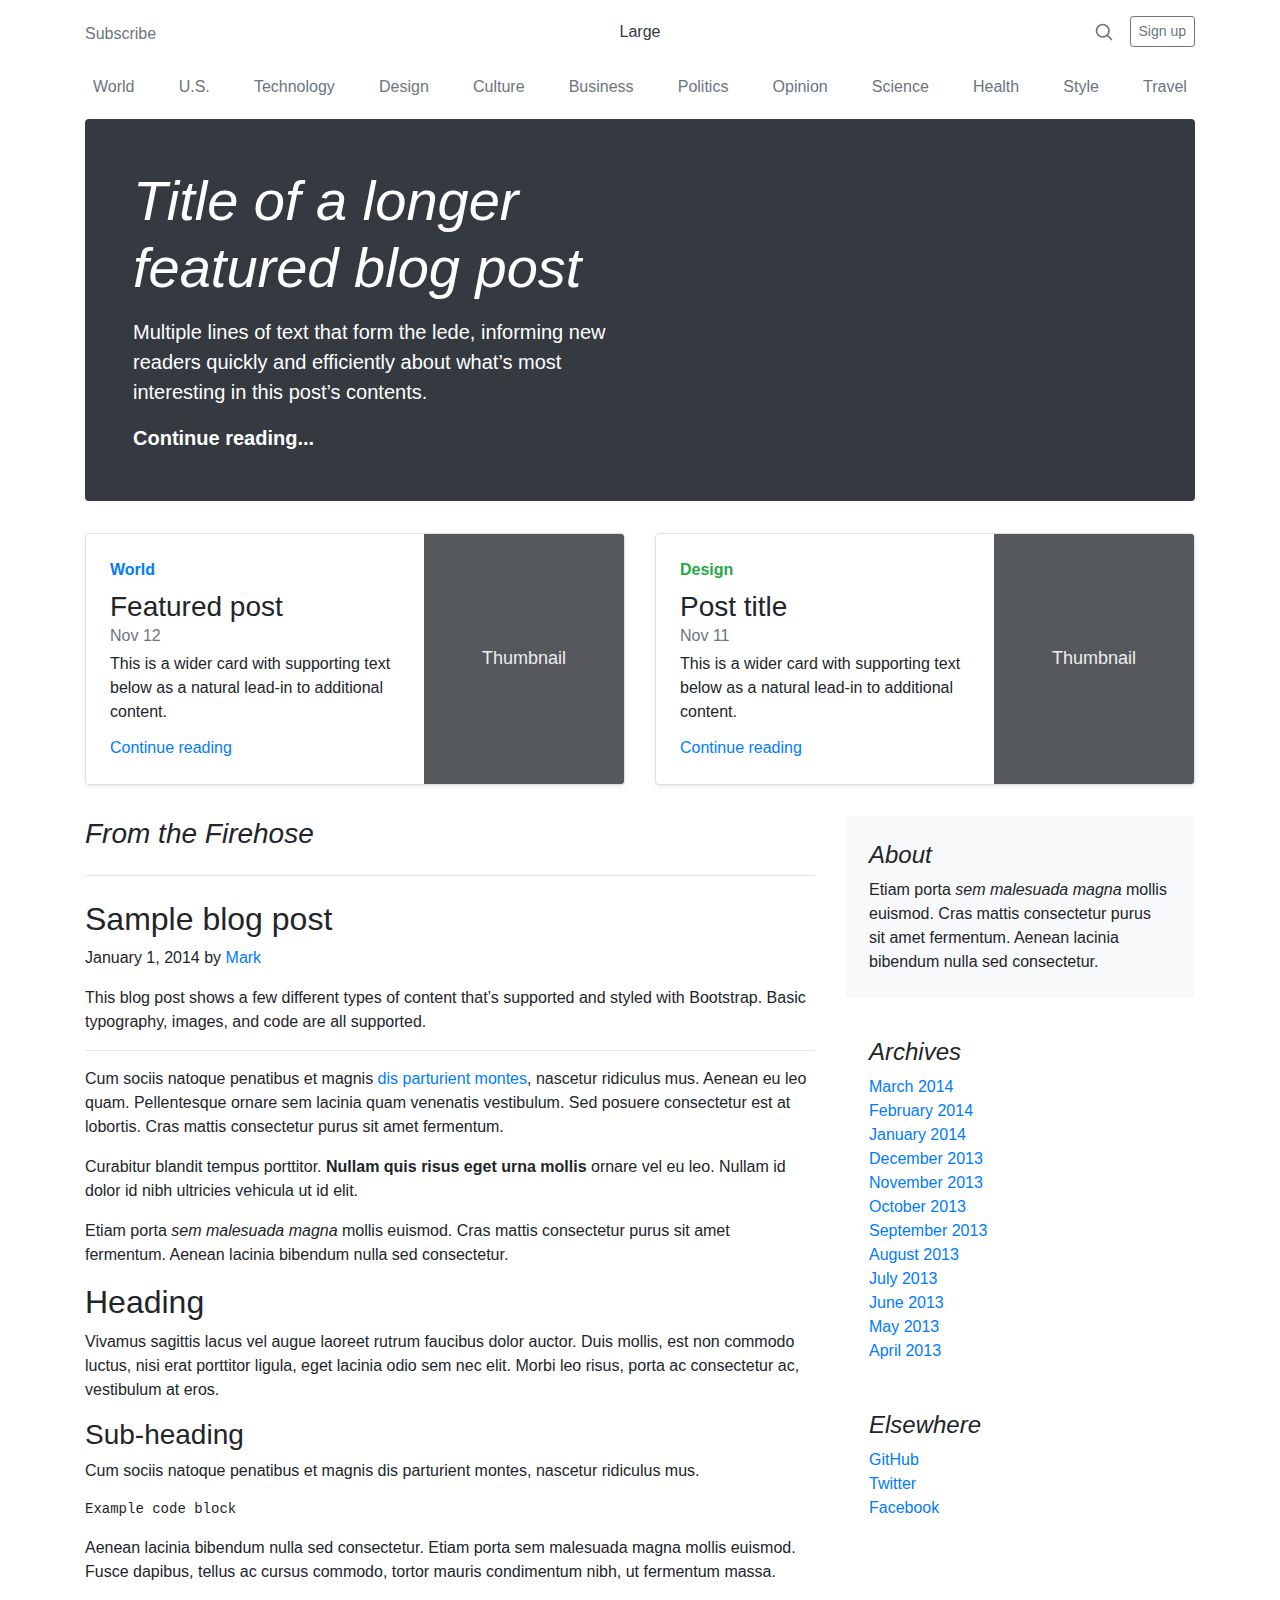
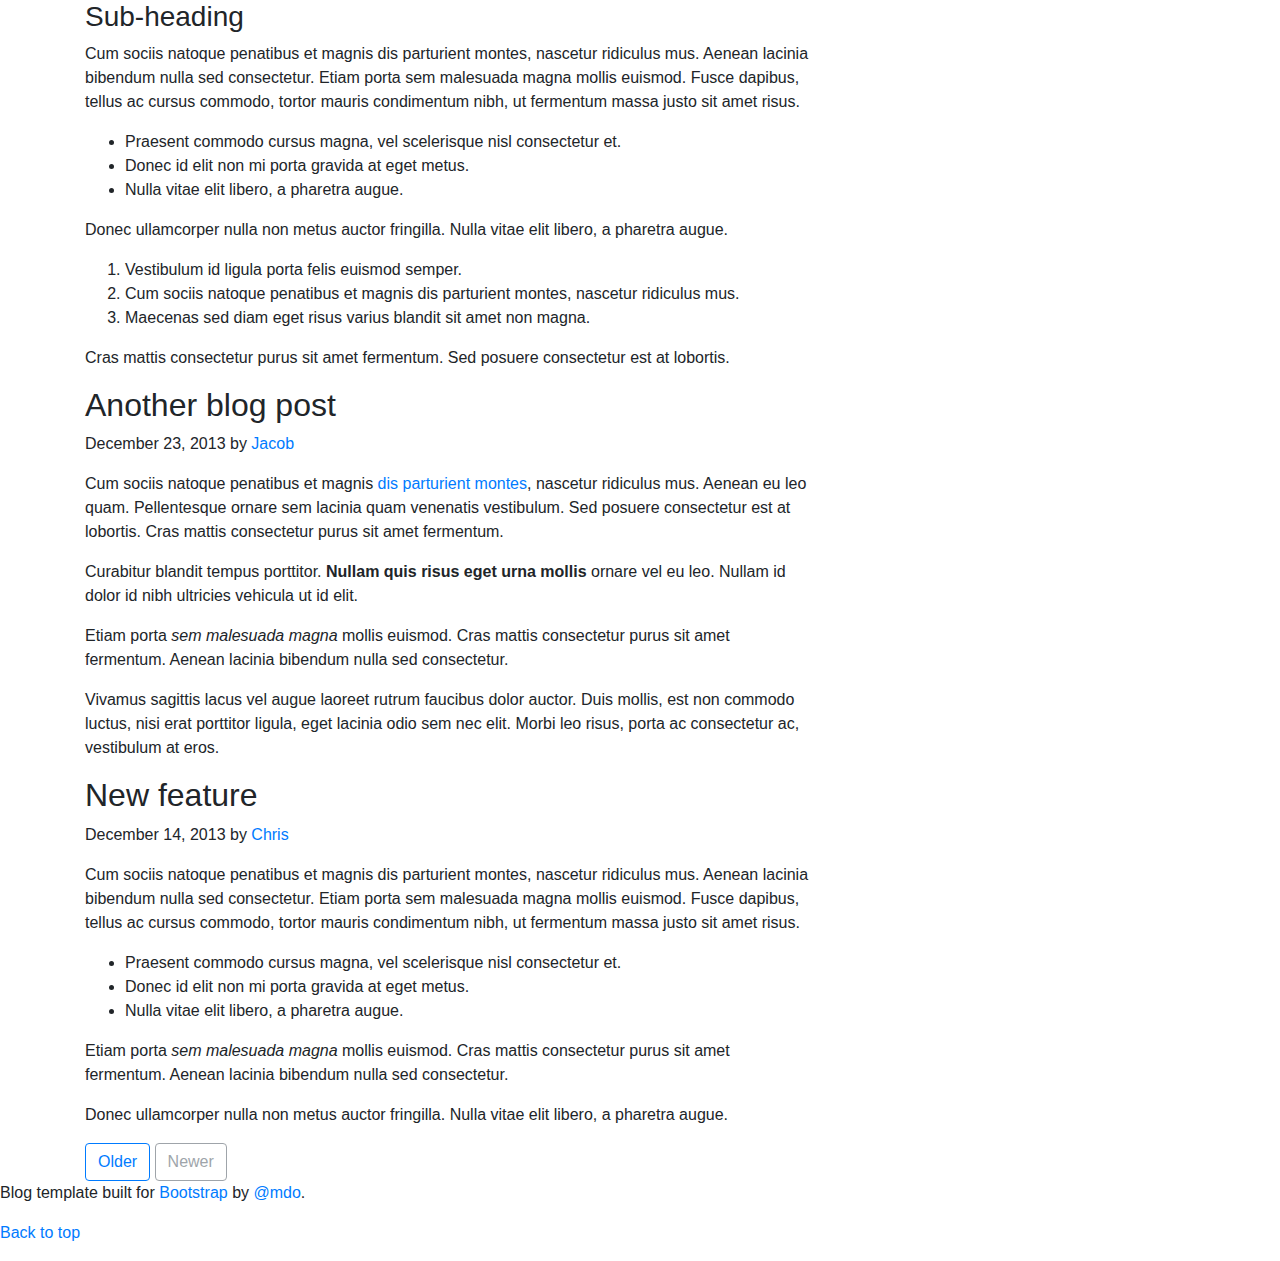
==== index.html @ dd6b14df "update" ====
<!DOCTYPE html>
<html lang="en">
  <!--
        "Selectors"
        Selectors helps targeting elements in the DOM.
        They are useful bot on CSS & JS.
        Here you'll find a lot of exercises about it.

        IMPORTANT: you can't ADD classes or IDs to help you out! 

        To test them out, just add a "color" or "border" or "background-color" to the rule

        10 CSS Exercises
        10 JS Exercises
    -->

  <head>
    <style>
      /*
            EX1) Write a selector to target the h1 in jumbotron
            EX2) Write a selector to target every children of the navbar
            EX3) Write a selector to target the "continue reading..." inside the jumbotron
            EX4) Write a selector to target the first blogpost
            EX5) Write a selector to target the "even" links in the navbar
            EX6) Write a selector to target the last blog post
            EX7) Write a selector to target all the li into the first ordered-list in the sidebar ( Archives )
            EX8) Write a selector to target the second post author
            EX9) Write a selector to target the "back to top" link     #### EXTRA Try doing it without targeting the footer element directly
            EX10) Write a selector to target the footer
        */
    </style>
    <meta charset="utf-8" />
    <meta
      name="viewport"
      content="width=device-width, initial-scale=1, shrink-to-fit=no"
    />
    <meta name="description" content="" />
    <meta
      name="author"
      content="Mark Otto, Jacob Thornton, and Bootstrap contributors"
    />
    <meta name="generator" content="Jekyll v3.8.5" />
    <title>Blog Template · Bootstrap</title>

    <link
      rel="canonical"
      href="https://getbootstrap.com/docs/4.3/examples/blog/"
    />

    <!-- Bootstrap core CSS -->
    <link
      rel="stylesheet"
      href="https://stackpath.bootstrapcdn.com/bootstrap/4.3.1/css/bootstrap.min.css"
      integrity="sha384-ggOyR0iXCbMQv3Xipma34MD+dH/1fQ784/j6cY/iJTQUOhcWr7x9JvoRxT2MZw1T"
      crossorigin="anonymous"
    />

    <style>
      .bd-placeholder-img {
        font-size: 1.125rem;
        text-anchor: middle;
        -webkit-user-select: none;
        -moz-user-select: none;
        -ms-user-select: none;
        user-select: none;
      }

      @media (min-width: 768px) {
        .bd-placeholder-img-lg {
          font-size: 3.5rem;
        }
      }
    </style>
    <link
      href="https://fonts.googleapis.com/css?family=Playfair+Display:700,900"
      rel="stylesheet"
    />
  </head>

  <body>
    <div class="container">
      <header class="blog-header py-3">
        <div class="row flex-nowrap justify-content-between align-items-center">
          <div class="col-4 pt-1">
            <a class="text-muted" href="#">Subscribe</a>
          </div>
          <div class="col-4 text-center">
            <a class="blog-header-logo text-dark" href="#">Large</a>
          </div>
          <div class="col-4 d-flex justify-content-end align-items-center">
            <a class="text-muted" href="#">
              <svg
                xmlns="http://www.w3.org/2000/svg"
                width="20"
                height="20"
                fill="none"
                stroke="currentColor"
                stroke-linecap="round"
                stroke-linejoin="round"
                stroke-width="2"
                class="mx-3"
                role="img"
                viewBox="0 0 24 24"
                focusable="false"
              >
                <title>Search</title>
                <circle cx="10.5" cy="10.5" r="7.5" />
                <path d="M21 21l-5.2-5.2" />
              </svg>
            </a>
            <a class="btn btn-sm btn-outline-secondary" href="#">Sign up</a>
          </div>
        </div>
      </header>

      <div class="nav-scroller py-1 mb-2">
        <nav class="nav d-flex justify-content-between">
          <a class="p-2 text-muted" href="#">World</a>
          <a class="p-2 text-muted" href="#">U.S.</a>
          <a class="p-2 text-muted" href="#">Technology</a>
          <a class="p-2 text-muted" href="#">Design</a>
          <a class="p-2 text-muted" href="#">Culture</a>
          <a class="p-2 text-muted" href="#">Business</a>
          <a class="p-2 text-muted" href="#">Politics</a>
          <a class="p-2 text-muted" href="#">Opinion</a>
          <a class="p-2 text-muted" href="#">Science</a>
          <a class="p-2 text-muted" href="#">Health</a>
          <a class="p-2 text-muted" href="#">Style</a>
          <a class="p-2 text-muted" href="#">Travel</a>
        </nav>
      </div>

      <div class="jumbotron p-4 p-md-5 text-white rounded bg-dark">
        <div class="col-md-6 px-0">
          <h1 class="display-4 font-italic">
            Title of a longer featured blog post
          </h1>
          <p class="lead my-3">
            Multiple lines of text that form the lede, informing new readers
            quickly and efficiently about what’s most interesting in this post’s
            contents.
          </p>
          <p class="lead mb-0">
            <a href="#" class="text-white font-weight-bold"
              >Continue reading...</a
            >
          </p>
        </div>
      </div>

      <div class="row mb-2">
        <div class="col-md-6">
          <div
            class="row no-gutters border rounded overflow-hidden flex-md-row mb-4 shadow-sm h-md-250 position-relative"
          >
            <div class="col p-4 d-flex flex-column position-static">
              <strong class="d-inline-block mb-2 text-primary">World</strong>
              <h3 class="mb-0">Featured post</h3>
              <div class="mb-1 text-muted">Nov 12</div>
              <p class="card-text mb-auto">
                This is a wider card with supporting text below as a natural
                lead-in to additional content.
              </p>
              <a href="#" class="stretched-link">Continue reading</a>
            </div>
            <div class="col-auto d-none d-lg-block">
              <svg
                class="bd-placeholder-img"
                width="200"
                height="250"
                xmlns="http://www.w3.org/2000/svg"
                preserveAspectRatio="xMidYMid slice"
                focusable="false"
                role="img"
                aria-label="Placeholder: Thumbnail"
              >
                <title>Placeholder</title>
                <rect width="100%" height="100%" fill="#55595c" />
                <text x="50%" y="50%" fill="#eceeef" dy=".3em">Thumbnail</text>
              </svg>
            </div>
          </div>
        </div>
        <div class="col-md-6">
          <div
            class="row no-gutters border rounded overflow-hidden flex-md-row mb-4 shadow-sm h-md-250 position-relative"
          >
            <div class="col p-4 d-flex flex-column position-static">
              <strong class="d-inline-block mb-2 text-success">Design</strong>
              <h3 class="mb-0">Post title</h3>
              <div class="mb-1 text-muted">Nov 11</div>
              <p class="mb-auto">
                This is a wider card with supporting text below as a natural
                lead-in to additional content.
              </p>
              <a href="#" class="stretched-link">Continue reading</a>
            </div>
            <div class="col-auto d-none d-lg-block">
              <svg
                class="bd-placeholder-img"
                width="200"
                height="250"
                xmlns="http://www.w3.org/2000/svg"
                preserveAspectRatio="xMidYMid slice"
                focusable="false"
                role="img"
                aria-label="Placeholder: Thumbnail"
              >
                <title>Placeholder</title>
                <rect width="100%" height="100%" fill="#55595c" />
                <text x="50%" y="50%" fill="#eceeef" dy=".3em">Thumbnail</text>
              </svg>
            </div>
          </div>
        </div>
      </div>
    </div>

    <main role="main" class="container">
      <div class="row">
        <div class="col-md-8 blog-main">
          <h3 class="pb-4 mb-4 font-italic border-bottom">From the Firehose</h3>

          <div class="blog-post">
            <h2 class="blog-post-title">Sample blog post</h2>
            <p class="blog-post-meta">
              January 1, 2014 by <a href="#">Mark</a>
            </p>

            <p>
              This blog post shows a few different types of content that’s
              supported and styled with Bootstrap. Basic typography, images, and
              code are all supported.
            </p>
            <hr />
            <p>
              Cum sociis natoque penatibus et magnis
              <a href="#">dis parturient montes</a>, nascetur ridiculus mus.
              Aenean eu leo quam. Pellentesque ornare sem lacinia quam venenatis
              vestibulum. Sed posuere consectetur est at lobortis. Cras mattis
              consectetur purus sit amet fermentum.
            </p>
            <blockquote>
              <p>
                Curabitur blandit tempus porttitor.
                <strong>Nullam quis risus eget urna mollis</strong> ornare vel
                eu leo. Nullam id dolor id nibh ultricies vehicula ut id elit.
              </p>
            </blockquote>
            <p>
              Etiam porta <em>sem malesuada magna</em> mollis euismod. Cras
              mattis consectetur purus sit amet fermentum. Aenean lacinia
              bibendum nulla sed consectetur.
            </p>
            <h2>Heading</h2>
            <p>
              Vivamus sagittis lacus vel augue laoreet rutrum faucibus dolor
              auctor. Duis mollis, est non commodo luctus, nisi erat porttitor
              ligula, eget lacinia odio sem nec elit. Morbi leo risus, porta ac
              consectetur ac, vestibulum at eros.
            </p>
            <h3>Sub-heading</h3>
            <p>
              Cum sociis natoque penatibus et magnis dis parturient montes,
              nascetur ridiculus mus.
            </p>
            <pre><code>Example code block</code></pre>
            <p>
              Aenean lacinia bibendum nulla sed consectetur. Etiam porta sem
              malesuada magna mollis euismod. Fusce dapibus, tellus ac cursus
              commodo, tortor mauris condimentum nibh, ut fermentum massa.
            </p>
            <h3>Sub-heading</h3>
            <p>
              Cum sociis natoque penatibus et magnis dis parturient montes,
              nascetur ridiculus mus. Aenean lacinia bibendum nulla sed
              consectetur. Etiam porta sem malesuada magna mollis euismod. Fusce
              dapibus, tellus ac cursus commodo, tortor mauris condimentum nibh,
              ut fermentum massa justo sit amet risus.
            </p>
            <ul>
              <li>
                Praesent commodo cursus magna, vel scelerisque nisl consectetur
                et.
              </li>
              <li>Donec id elit non mi porta gravida at eget metus.</li>
              <li>Nulla vitae elit libero, a pharetra augue.</li>
            </ul>
            <p>
              Donec ullamcorper nulla non metus auctor fringilla. Nulla vitae
              elit libero, a pharetra augue.
            </p>
            <ol>
              <li>Vestibulum id ligula porta felis euismod semper.</li>
              <li>
                Cum sociis natoque penatibus et magnis dis parturient montes,
                nascetur ridiculus mus.
              </li>
              <li>
                Maecenas sed diam eget risus varius blandit sit amet non magna.
              </li>
            </ol>
            <p>
              Cras mattis consectetur purus sit amet fermentum. Sed posuere
              consectetur est at lobortis.
            </p>
          </div>
          <!-- /.blog-post -->

          <div class="blog-post">
            <h2 class="blog-post-title">Another blog post</h2>
            <p class="blog-post-meta">
              December 23, 2013 by <a href="#">Jacob</a>
            </p>

            <p>
              Cum sociis natoque penatibus et magnis
              <a href="#">dis parturient montes</a>, nascetur ridiculus mus.
              Aenean eu leo quam. Pellentesque ornare sem lacinia quam venenatis
              vestibulum. Sed posuere consectetur est at lobortis. Cras mattis
              consectetur purus sit amet fermentum.
            </p>
            <blockquote>
              <p>
                Curabitur blandit tempus porttitor.
                <strong>Nullam quis risus eget urna mollis</strong> ornare vel
                eu leo. Nullam id dolor id nibh ultricies vehicula ut id elit.
              </p>
            </blockquote>
            <p>
              Etiam porta <em>sem malesuada magna</em> mollis euismod. Cras
              mattis consectetur purus sit amet fermentum. Aenean lacinia
              bibendum nulla sed consectetur.
            </p>
            <p>
              Vivamus sagittis lacus vel augue laoreet rutrum faucibus dolor
              auctor. Duis mollis, est non commodo luctus, nisi erat porttitor
              ligula, eget lacinia odio sem nec elit. Morbi leo risus, porta ac
              consectetur ac, vestibulum at eros.
            </p>
          </div>
          <!-- /.blog-post -->

          <div class="blog-post">
            <h2 class="blog-post-title">New feature</h2>
            <p class="blog-post-meta">
              December 14, 2013 by <a href="#">Chris</a>
            </p>

            <p>
              Cum sociis natoque penatibus et magnis dis parturient montes,
              nascetur ridiculus mus. Aenean lacinia bibendum nulla sed
              consectetur. Etiam porta sem malesuada magna mollis euismod. Fusce
              dapibus, tellus ac cursus commodo, tortor mauris condimentum nibh,
              ut fermentum massa justo sit amet risus.
            </p>
            <ul>
              <li>
                Praesent commodo cursus magna, vel scelerisque nisl consectetur
                et.
              </li>
              <li>Donec id elit non mi porta gravida at eget metus.</li>
              <li>Nulla vitae elit libero, a pharetra augue.</li>
            </ul>
            <p>
              Etiam porta <em>sem malesuada magna</em> mollis euismod. Cras
              mattis consectetur purus sit amet fermentum. Aenean lacinia
              bibendum nulla sed consectetur.
            </p>
            <p>
              Donec ullamcorper nulla non metus auctor fringilla. Nulla vitae
              elit libero, a pharetra augue.
            </p>
          </div>
          <!-- /.blog-post -->

          <nav class="blog-pagination">
            <a class="btn btn-outline-primary" href="#">Older</a>
            <a
              class="btn btn-outline-secondary disabled"
              href="#"
              tabindex="-1"
              aria-disabled="true"
              >Newer</a
            >
          </nav>
        </div>
        <!-- /.blog-main -->

        <aside class="col-md-4 blog-sidebar">
          <div class="p-4 mb-3 bg-light rounded">
            <h4 class="font-italic">About</h4>
            <p class="mb-0">
              Etiam porta <em>sem malesuada magna</em> mollis euismod. Cras
              mattis consectetur purus sit amet fermentum. Aenean lacinia
              bibendum nulla sed consectetur.
            </p>
          </div>

          <div class="p-4">
            <h4 class="font-italic">Archives</h4>
            <ol class="list-unstyled mb-0">
              <li><a href="#">March 2014</a></li>
              <li><a href="#">February 2014</a></li>
              <li><a href="#">January 2014</a></li>
              <li><a href="#">December 2013</a></li>
              <li><a href="#">November 2013</a></li>
              <li><a href="#">October 2013</a></li>
              <li><a href="#">September 2013</a></li>
              <li><a href="#">August 2013</a></li>
              <li><a href="#">July 2013</a></li>
              <li><a href="#">June 2013</a></li>
              <li><a href="#">May 2013</a></li>
              <li><a href="#">April 2013</a></li>
            </ol>
          </div>

          <div class="p-4">
            <h4 class="font-italic">Elsewhere</h4>
            <ol class="list-unstyled">
              <li><a href="#">GitHub</a></li>
              <li><a href="#">Twitter</a></li>
              <li><a href="#">Facebook</a></li>
            </ol>
          </div>
        </aside>
        <!-- /.blog-sidebar -->
      </div>
      <!-- /.row -->
    </main>
    <!-- /.container -->

    <footer class="blog-footer">
      <p>
        Blog template built for
        <a href="https://getbootstrap.com/">Bootstrap</a> by
        <a href="https://twitter.com/mdo">@mdo</a>.
      </p>
      <p>
        <a href="#">Back to top</a>
      </p>
    </footer>

    <script>
      /*
        JS Exercises
        EX11) Write a function to add a new link into the navbar
        EX12) Write a function to change the color of the main title
        EX13) Write a function to change the background of the jumbotron
        EX14) Write a function to remove all the links under "Elsewhere"
        EX15) Write a function to change the column size for heading in jumbotron
        EX16) Write a function to remove the "Search" magnifying glass icon
        EX17) Write a function to trim just the first 50 characters in the first paragraph for each blog post
        EX18) Write a function and attach it to the "Newer" button, to add new Blog Post (just div and title)
        EX19) Write a function and attach it to the "Older" button, to remove the last Blog Post
        EX20) Write an alert with the name of the author every time the user hover with the mouse over an author name
    */
    </script>
  </body>
</html>
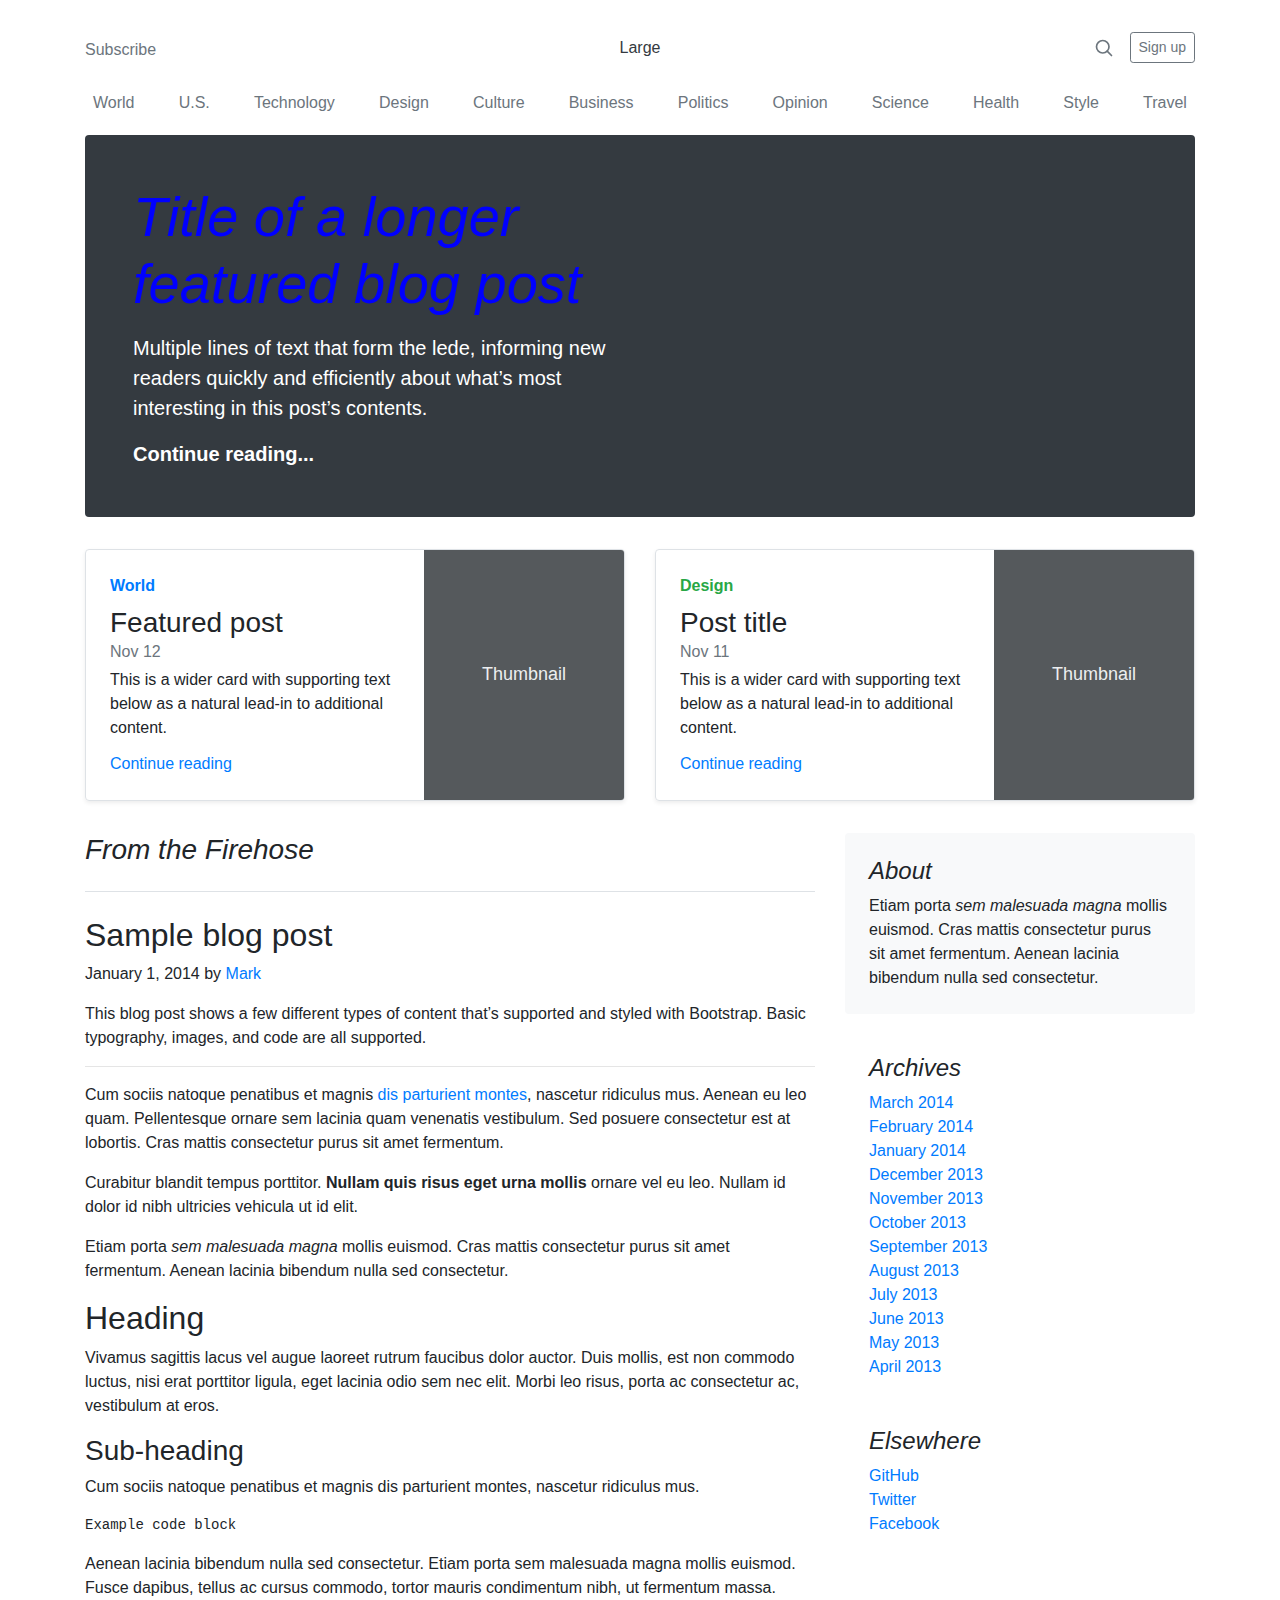
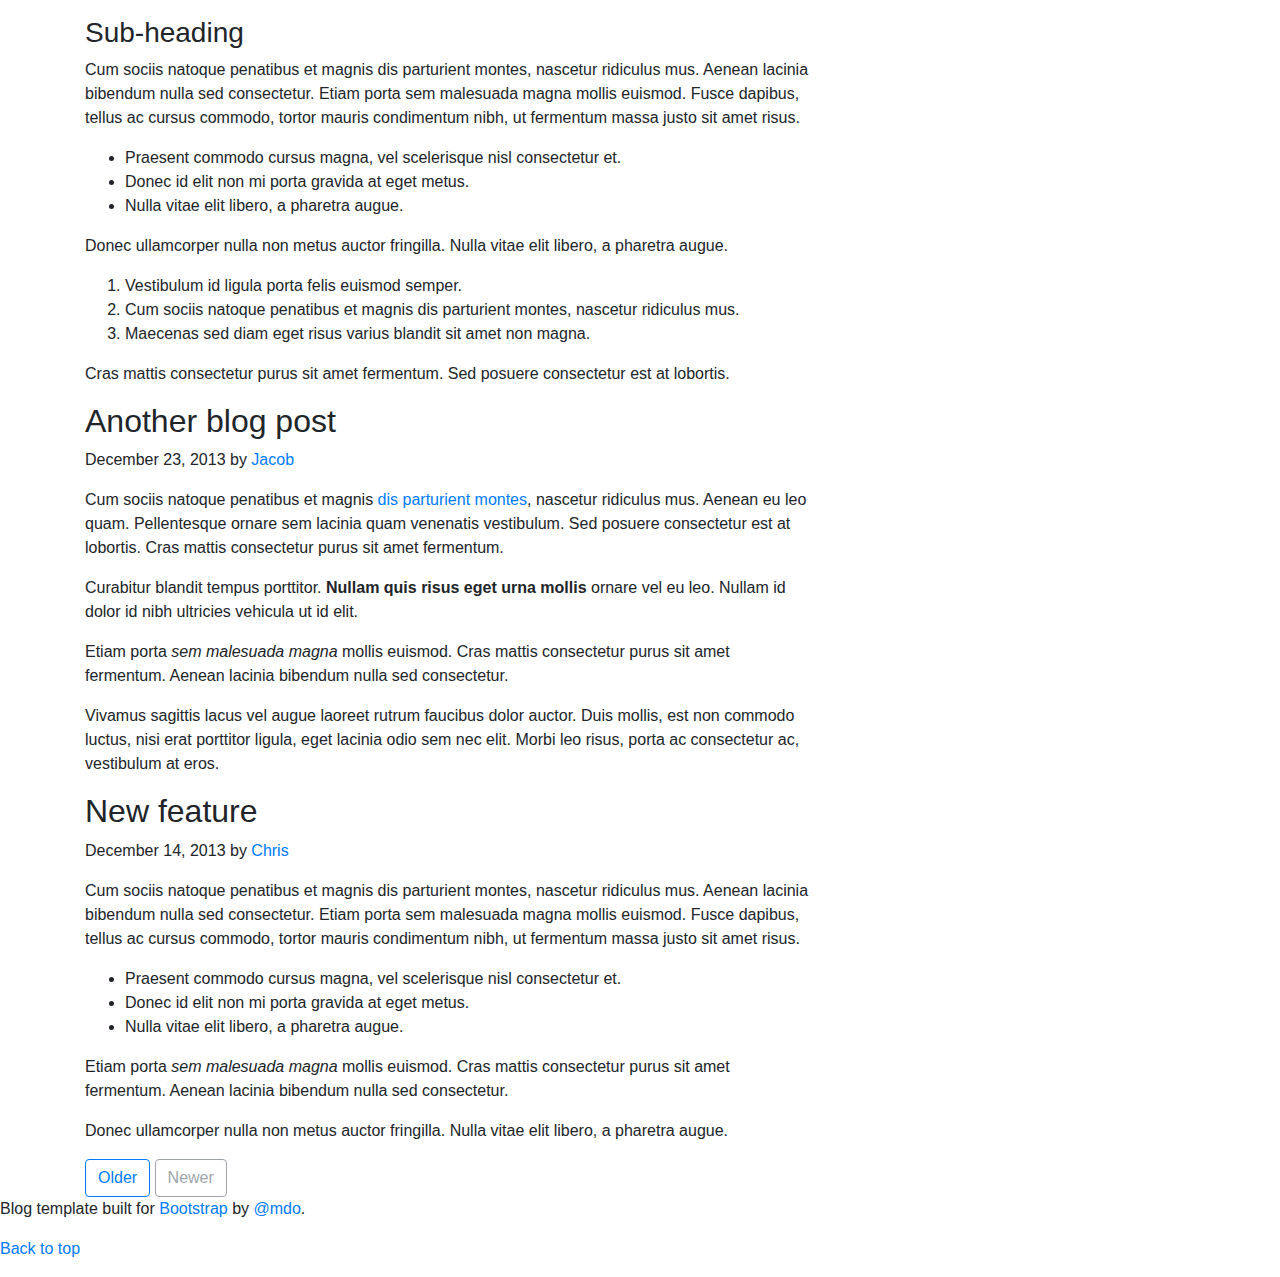
==== commit e30999bd: "Update index.html" ====
--- a/index.html
+++ b/index.html
@@ -3,7 +3,7 @@
   <!--
         "Selectors"
         Selectors helps targeting elements in the DOM.
-        They are useful bot on CSS & JS.
+        They are useful both on CSS & JS.
         Here you'll find a lot of exercises about it.
 
         IMPORTANT: you can't ADD classes or IDs to help you out! 
@@ -16,8 +16,15 @@
 
   <head>
     <style>
+        .display-4{
+            color: blue;
+        }
+        nav {
+            color: blue;
+        }
       /*
             EX1) Write a selector to target the h1 in jumbotron
+            
             EX2) Write a selector to target every children of the navbar
             EX3) Write a selector to target the "continue reading..." inside the jumbotron
             EX4) Write a selector to target the first blogpost
@@ -78,7 +85,7 @@
   </head>
 
   <body>
-    <div class="container">
+    <div class="container pt-3">
       <header class="blog-header py-3">
         <div class="row flex-nowrap justify-content-between align-items-center">
           <div class="col-4 pt-1">
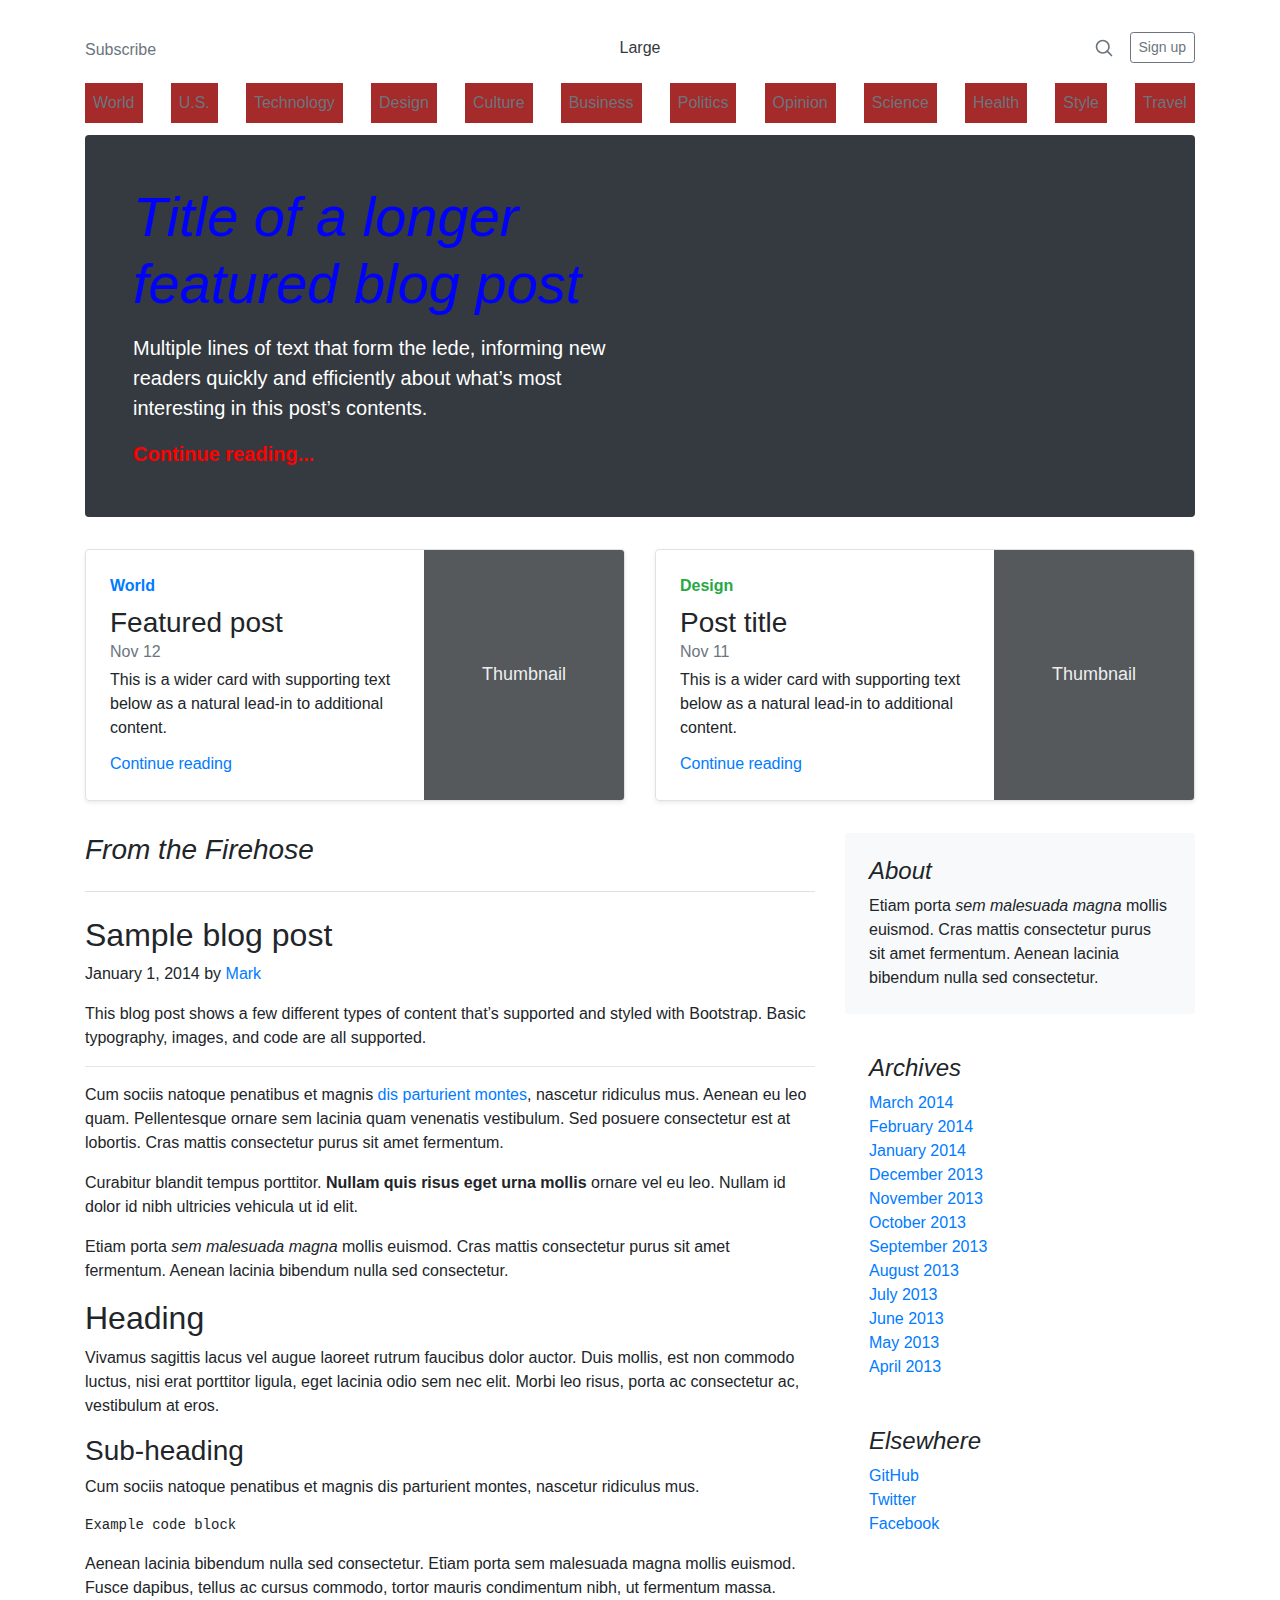
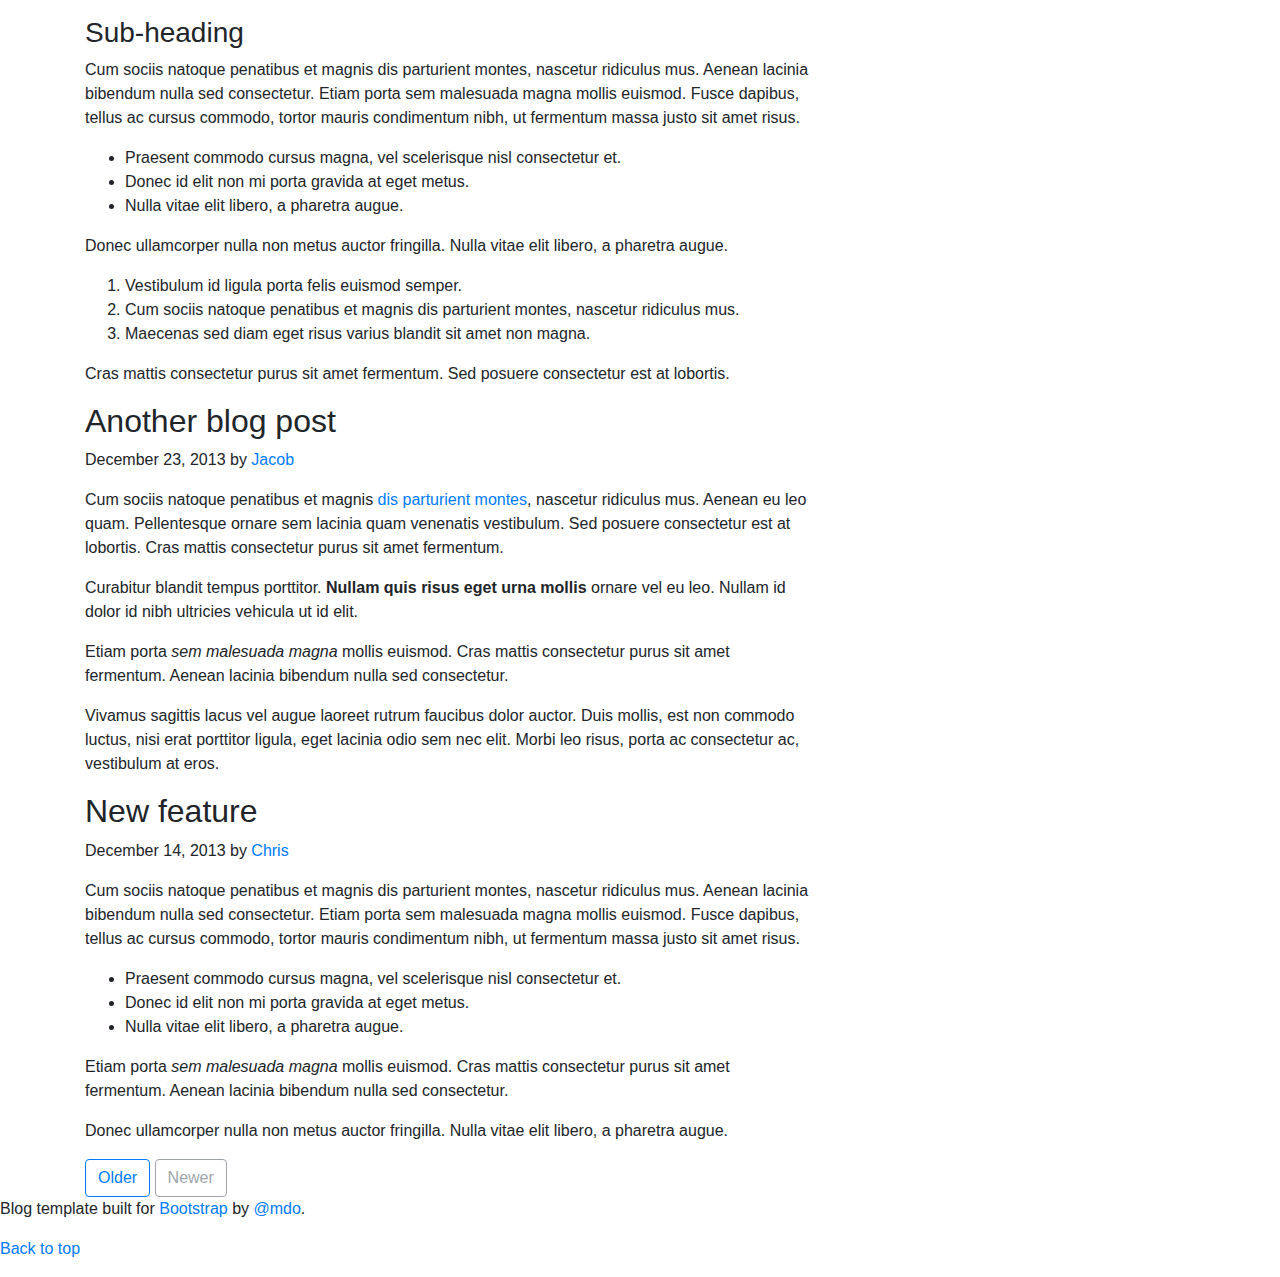
==== commit ebdd04f0: "Update index.html" ====
--- a/index.html
+++ b/index.html
@@ -19,8 +19,13 @@
         .display-4{
             color: blue;
         }
-        nav {
-            color: blue;
+        .nav > a {
+            background-color: brown;
+            color: cornsilk;
+        }
+        .jumbotron p a {
+            color: RED!important;
+            
         }
       /*
             EX1) Write a selector to target the h1 in jumbotron
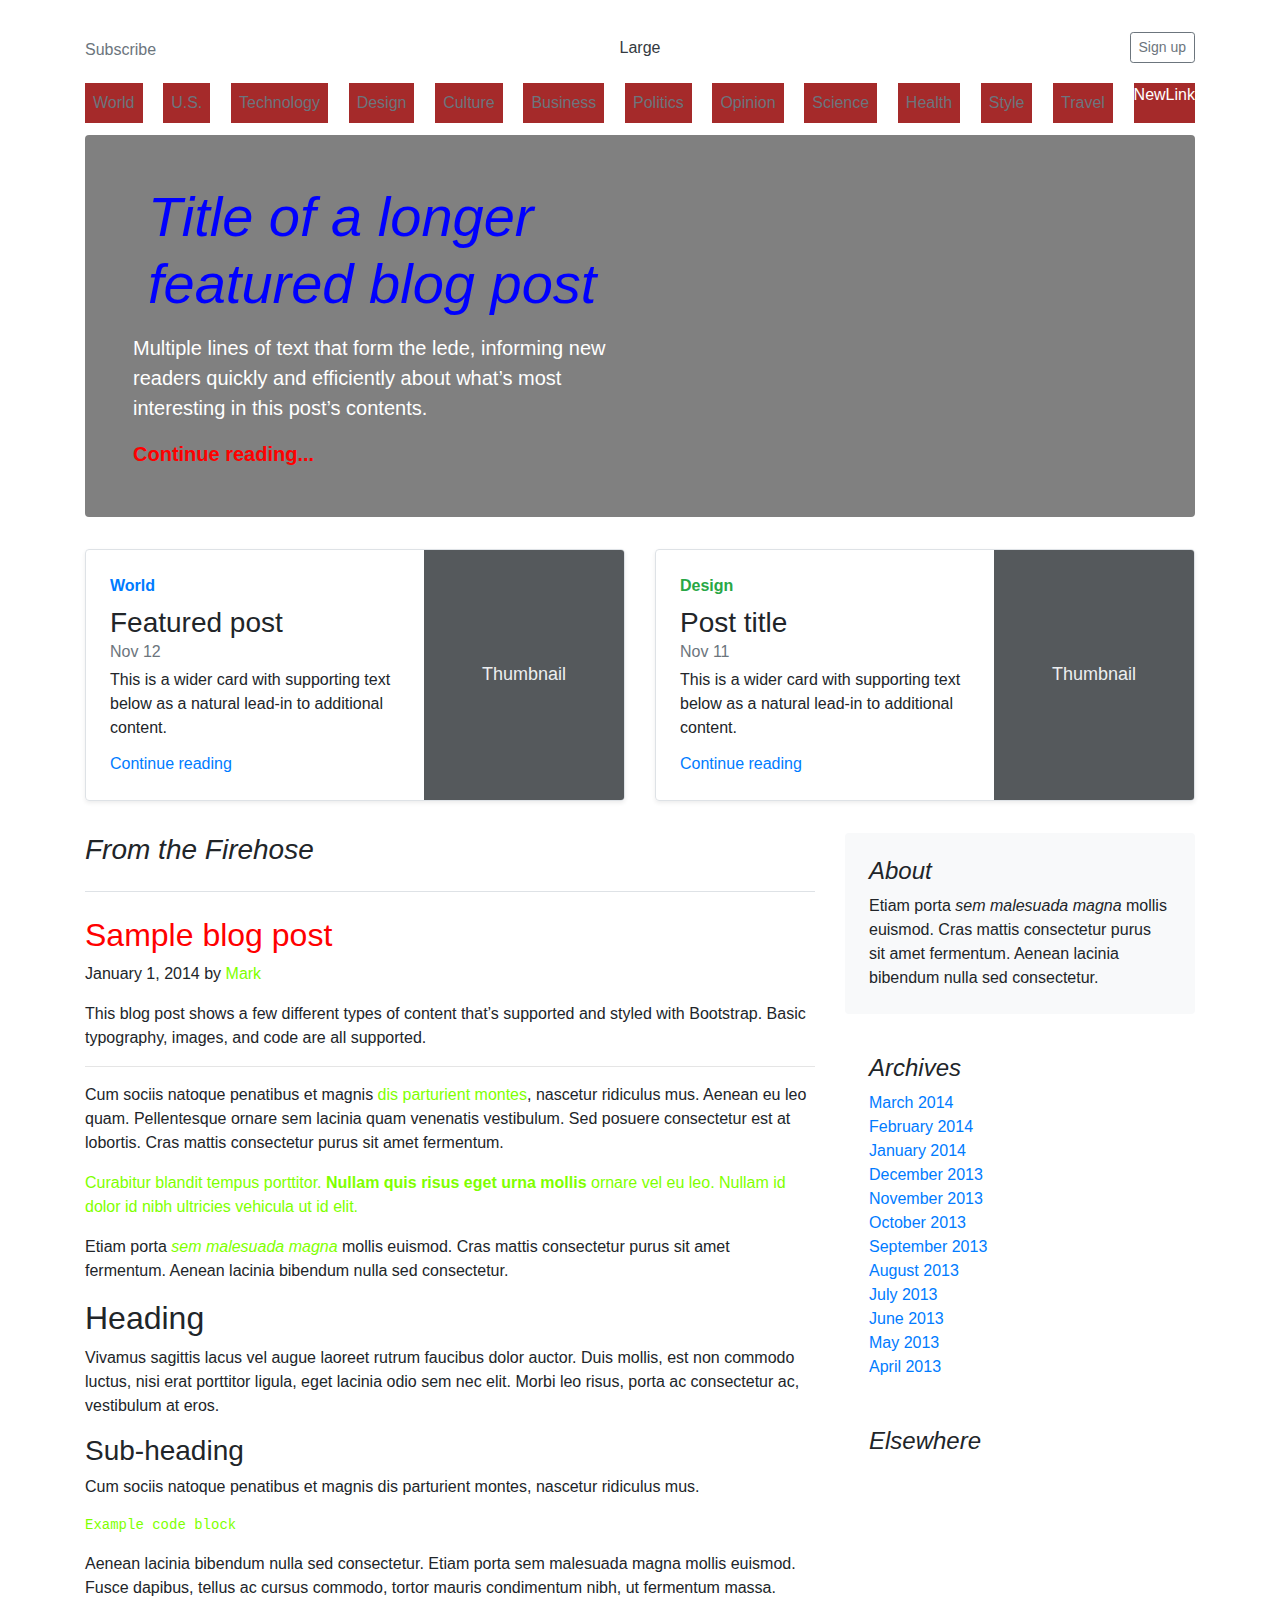
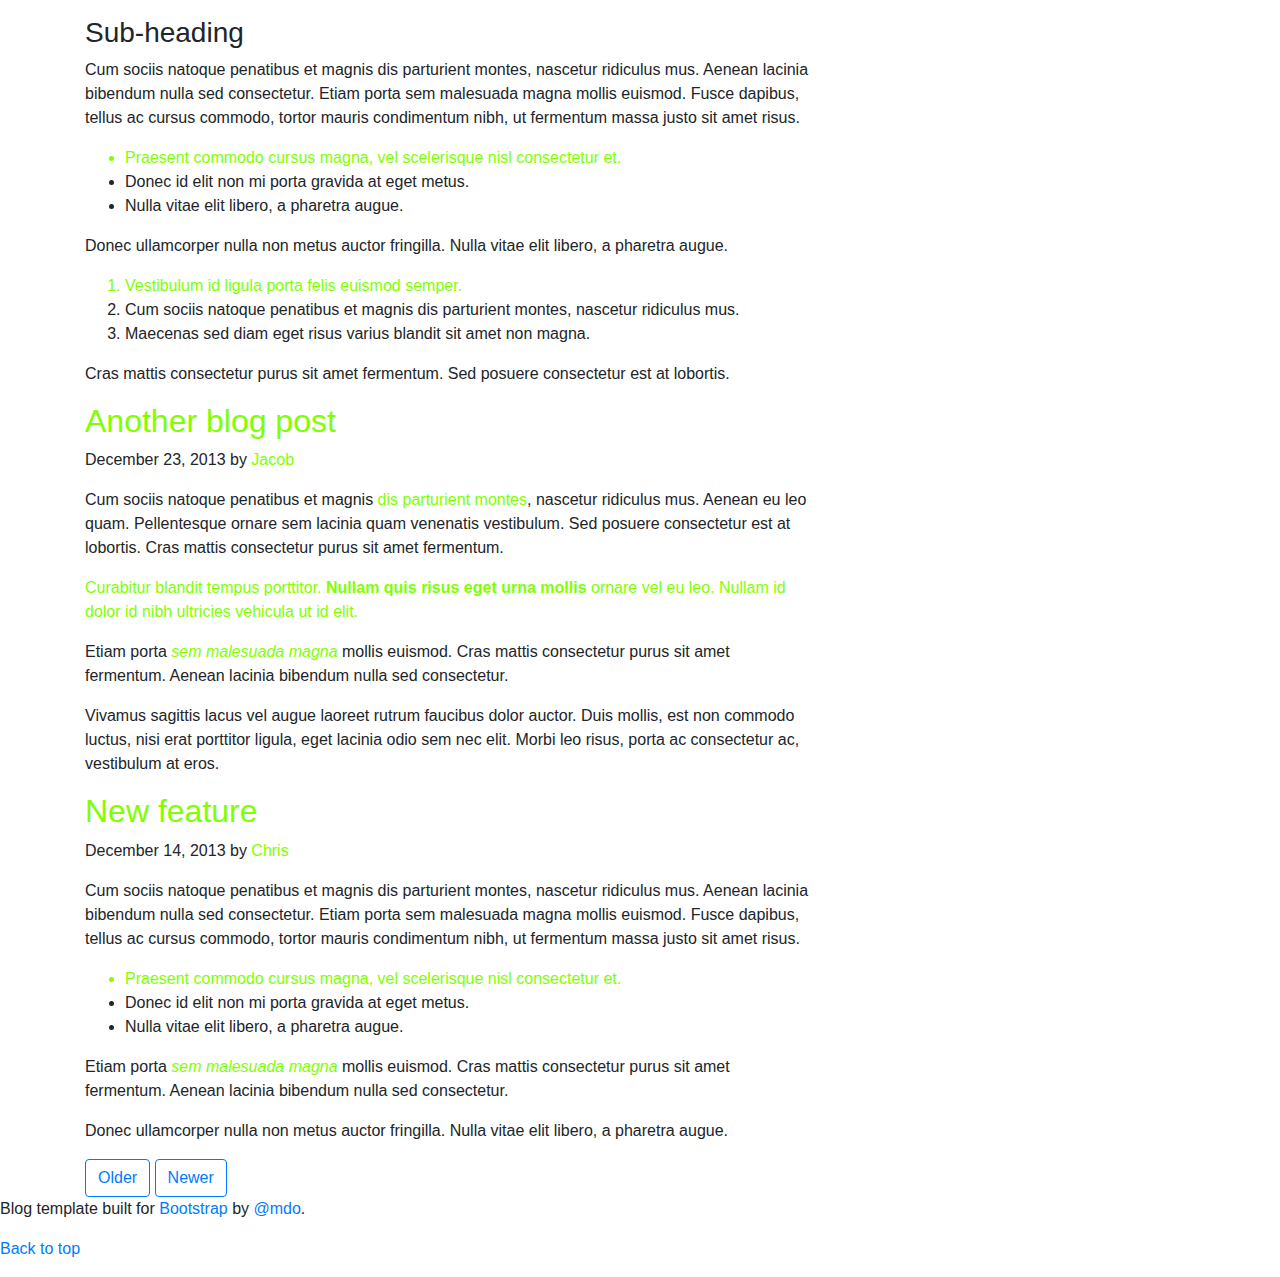
==== commit c393a081: "mostly task completed" ====
--- a/index.html
+++ b/index.html
@@ -12,27 +12,13 @@
 
         10 CSS Exercises
         10 JS Exercises
-    -->
-
-  <head>
-    <style>
-        .display-4{
-            color: blue;
-        }
-        .nav > a {
-            background-color: brown;
-            color: cornsilk;
-        }
-        .jumbotron p a {
-            color: RED!important;
-            
-        }
-      /*
+
+        /*
             EX1) Write a selector to target the h1 in jumbotron
             
             EX2) Write a selector to target every children of the navbar
             EX3) Write a selector to target the "continue reading..." inside the jumbotron
-            EX4) Write a selector to target the first blogpost
+            EX4) Write a selector to target the first blog-post
             EX5) Write a selector to target the "even" links in the navbar
             EX6) Write a selector to target the last blog post
             EX7) Write a selector to target all the li into the first ordered-list in the sidebar ( Archives )
@@ -40,7 +26,12 @@
             EX9) Write a selector to target the "back to top" link     #### EXTRA Try doing it without targeting the footer element directly
             EX10) Write a selector to target the footer
         */
-    </style>
+    -->
+
+  <head>
+    
+      
+   
     <meta charset="utf-8" />
     <meta
       name="viewport"
@@ -67,22 +58,7 @@
       crossorigin="anonymous"
     />
 
-    <style>
-      .bd-placeholder-img {
-        font-size: 1.125rem;
-        text-anchor: middle;
-        -webkit-user-select: none;
-        -moz-user-select: none;
-        -ms-user-select: none;
-        user-select: none;
-      }
-
-      @media (min-width: 768px) {
-        .bd-placeholder-img-lg {
-          font-size: 3.5rem;
-        }
-      }
-    </style>
+    <link rel="stylesheet" href="style.css">
     <link
       href="https://fonts.googleapis.com/css?family=Playfair+Display:700,900"
       rel="stylesheet"
@@ -99,9 +75,10 @@
           <div class="col-4 text-center">
             <a class="blog-header-logo text-dark" href="#">Large</a>
           </div>
-          <div class="col-4 d-flex justify-content-end align-items-center">
+          <div  class="col-4 d-flex justify-content-end align-items-center">
             <a class="text-muted" href="#">
               <svg
+                id="removeSearchIcon"
                 xmlns="http://www.w3.org/2000/svg"
                 width="20"
                 height="20"
@@ -113,7 +90,7 @@
                 class="mx-3"
                 role="img"
                 viewBox="0 0 24 24"
-                focusable="false"
+                focusable="false"main
               >
                 <title>Search</title>
                 <circle cx="10.5" cy="10.5" r="7.5" />
@@ -142,9 +119,9 @@
         </nav>
       </div>
 
-      <div class="jumbotron p-4 p-md-5 text-white rounded bg-dark">
+      <div class="jumbotron p-4 p-md-5 text-white rounded ">
         <div class="col-md-6 px-0">
-          <h1 class="display-4 font-italic">
+          <h1 class="display-4 font-italic "id="change-column">
             Title of a longer featured blog post
           </h1>
           <p class="lead my-3">
@@ -387,9 +364,10 @@
           <!-- /.blog-post -->
 
           <nav class="blog-pagination">
-            <a class="btn btn-outline-primary" href="#">Older</a>
+            <a onclick="removePrevioulyAddedPost()" class="btn btn-outline-primary" href="#">Older</a>
             <a
-              class="btn btn-outline-secondary disabled"
+              onclick="addNewBlogPost()"
+              class="btn btn-outline-primary "
               href="#"
               tabindex="-1"
               aria-disabled="true"
@@ -429,7 +407,7 @@
 
           <div class="p-4">
             <h4 class="font-italic">Elsewhere</h4>
-            <ol class="list-unstyled">
+            <ol class="listunstyled">
               <li><a href="#">GitHub</a></li>
               <li><a href="#">Twitter</a></li>
               <li><a href="#">Facebook</a></li>
@@ -453,20 +431,6 @@
       </p>
     </footer>
 
-    <script>
-      /*
-        JS Exercises
-        EX11) Write a function to add a new link into the navbar
-        EX12) Write a function to change the color of the main title
-        EX13) Write a function to change the background of the jumbotron
-        EX14) Write a function to remove all the links under "Elsewhere"
-        EX15) Write a function to change the column size for heading in jumbotron
-        EX16) Write a function to remove the "Search" magnifying glass icon
-        EX17) Write a function to trim just the first 50 characters in the first paragraph for each blog post
-        EX18) Write a function and attach it to the "Newer" button, to add new Blog Post (just div and title)
-        EX19) Write a function and attach it to the "Older" button, to remove the last Blog Post
-        EX20) Write an alert with the name of the author every time the user hover with the mouse over an author name
-    */
-    </script>
+    <script src="index.js"></script>
   </body>
 </html>
--- a/style.css
+++ b/style.css
@@ -0,0 +1,38 @@
+
+.display-4{
+    color: blue;
+}
+.nav > a {
+    background-color: brown;
+    color: cornsilk;
+}
+.jumbotron p a {
+    color: red!important;
+    
+}
+.blog-post :nth-child(1){
+    color: chartreuse;
+}
+.nav >a:nth-child(even){
+    color: darkblue;
+    
+}
+
+
+
+
+
+.bd-placeholder-img {
+    font-size: 1.125rem;
+    text-anchor: middle;
+    -webkit-user-select: none;
+    -moz-user-select: none;
+    -ms-user-select: none;
+    user-select: none;
+  }
+
+  @media (min-width: 768px) {
+    .bd-placeholder-img-lg {
+      font-size: 3.5rem;
+    }
+  }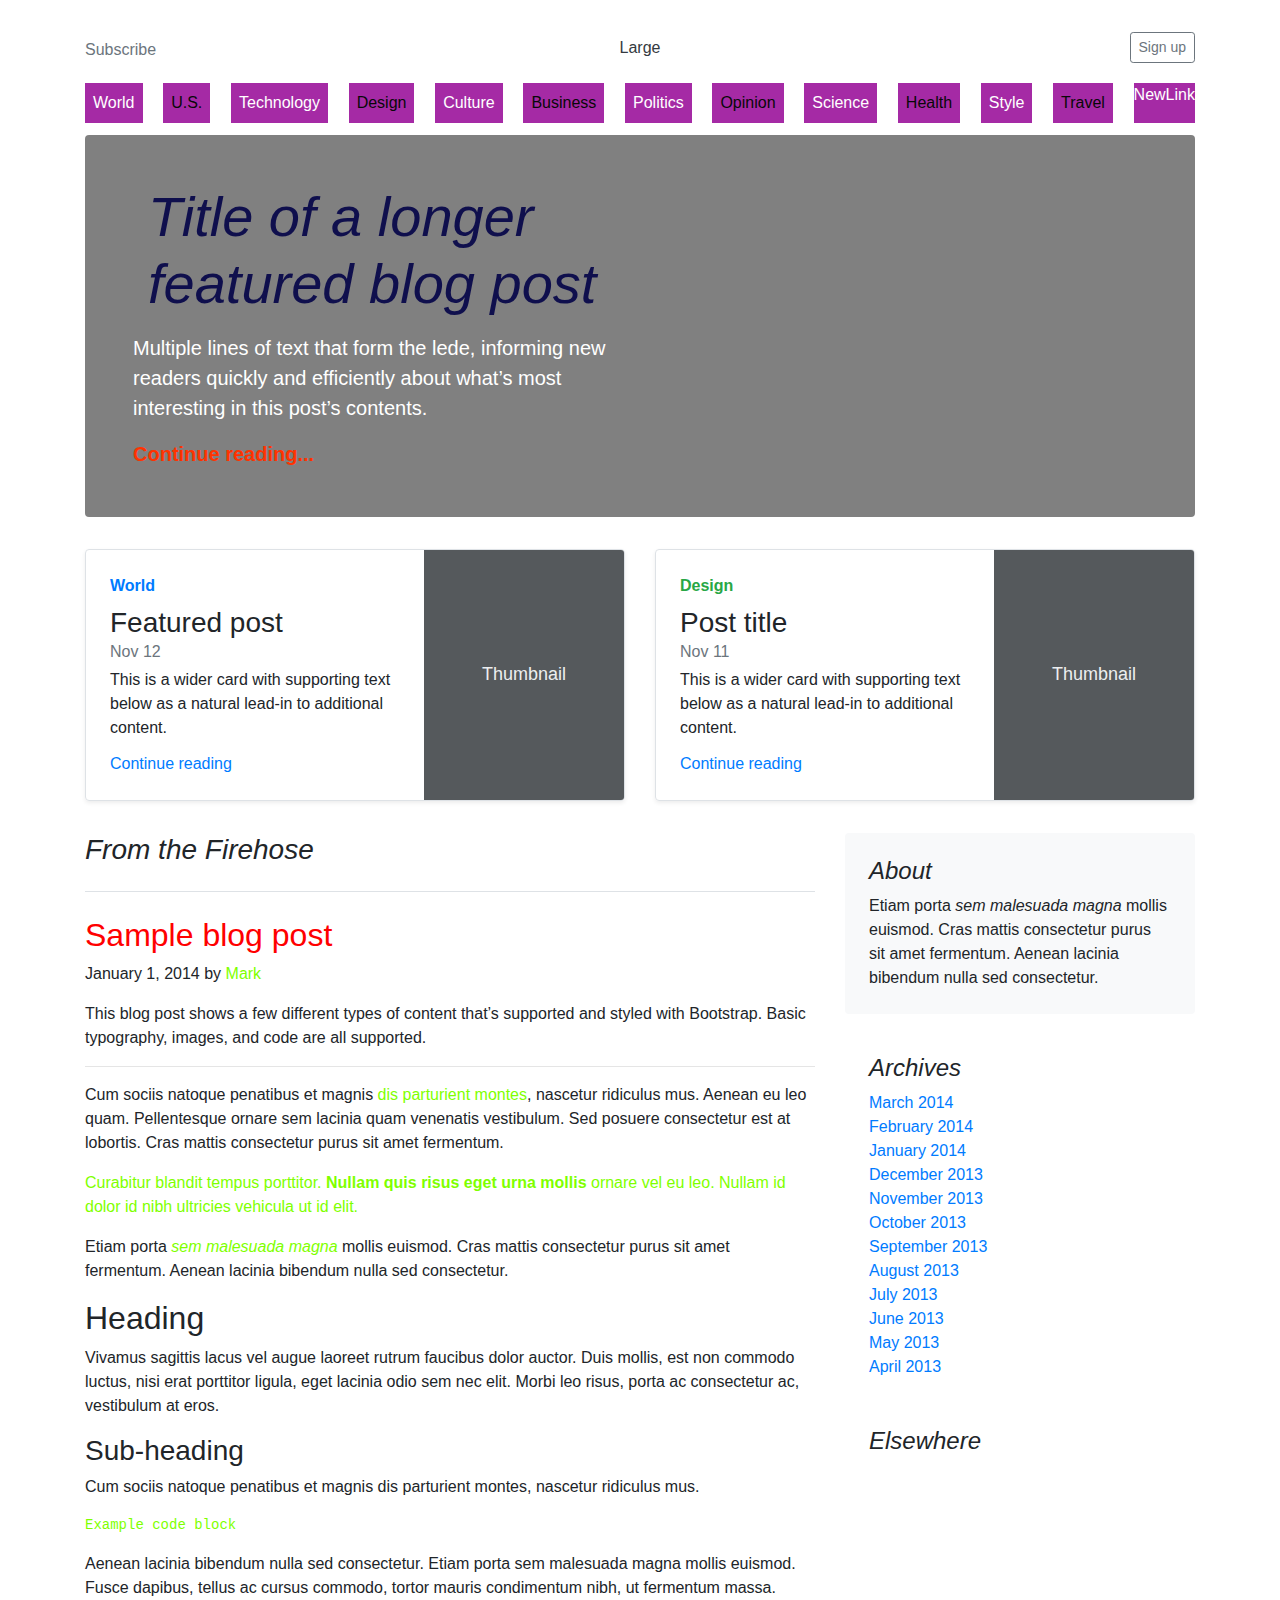
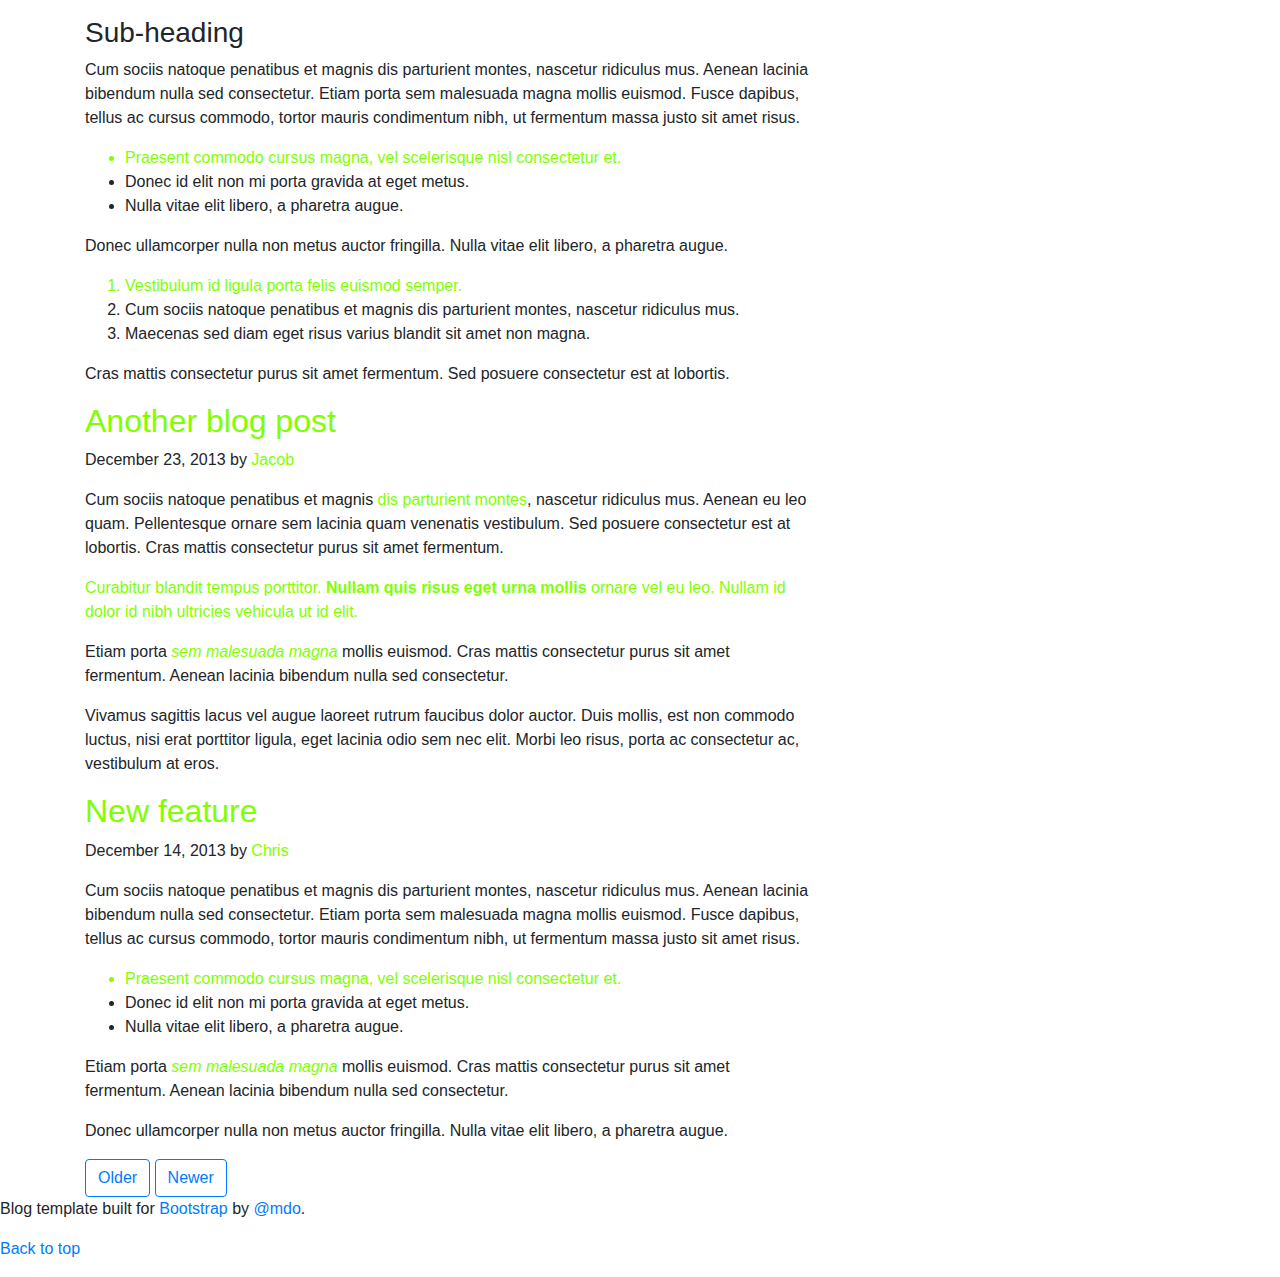
==== commit 744536e5: "update" ====
--- a/index.html
+++ b/index.html
@@ -103,25 +103,25 @@
       </header>
 
       <div class="nav-scroller py-1 mb-2">
-        <nav class="nav d-flex justify-content-between">
-          <a class="p-2 text-muted" href="#">World</a>
-          <a class="p-2 text-muted" href="#">U.S.</a>
-          <a class="p-2 text-muted" href="#">Technology</a>
-          <a class="p-2 text-muted" href="#">Design</a>
-          <a class="p-2 text-muted" href="#">Culture</a>
-          <a class="p-2 text-muted" href="#">Business</a>
-          <a class="p-2 text-muted" href="#">Politics</a>
-          <a class="p-2 text-muted" href="#">Opinion</a>
-          <a class="p-2 text-muted" href="#">Science</a>
-          <a class="p-2 text-muted" href="#">Health</a>
-          <a class="p-2 text-muted" href="#">Style</a>
-          <a class="p-2 text-muted" href="#">Travel</a>
+        <nav class="nav d-flex justify-content-between color-change">
+          <a class="p-2 " href="#">World</a>
+          <a class="p-2 " href="#">U.S.</a>
+          <a class="p-2 " href="#">Technology</a>
+          <a class="p-2" href="#">Design</a>
+          <a class="p-2 " href="#">Culture</a>
+          <a class="p-2 " href="#">Business</a>
+          <a class="p-2 " href="#">Politics</a>
+          <a class="p-2 " href="#">Opinion</a>
+          <a class="p-2 " href="#">Science</a>
+          <a class="p-2 " href="#">Health</a>
+          <a class="p-2 " href="#">Style</a>
+          <a class="p-2 " href="#">Travel</a>
         </nav>
       </div>
 
       <div class="jumbotron p-4 p-md-5 text-white rounded ">
         <div class="col-md-6 px-0">
-          <h1 class="display-4 font-italic "id="change-column">
+          <h1 class="display-4 font-italic  "id="change-column">
             Title of a longer featured blog post
           </h1>
           <p class="lead my-3">
@@ -430,6 +430,8 @@
         <a href="#">Back to top</a>
       </p>
     </footer>
+   
+    
 
     <script src="index.js"></script>
   </body>
--- a/style.css
+++ b/style.css
@@ -1,21 +1,23 @@
 
 .display-4{
-    color: blue;
+    color: rgb(15, 15, 77);
 }
 .nav > a {
-    background-color: brown;
-    color: cornsilk;
+    background-color: rgb(165, 42, 165);
 }
 .jumbotron p a {
-    color: red!important;
+    color: rgb(255, 51, 0)!important;
     
 }
 .blog-post :nth-child(1){
     color: chartreuse;
 }
 .nav >a:nth-child(even){
-    color: darkblue;
+    color: rgb(8, 8, 8);
     
+}
+.color-change > a{
+    color: white;
 }
 
 
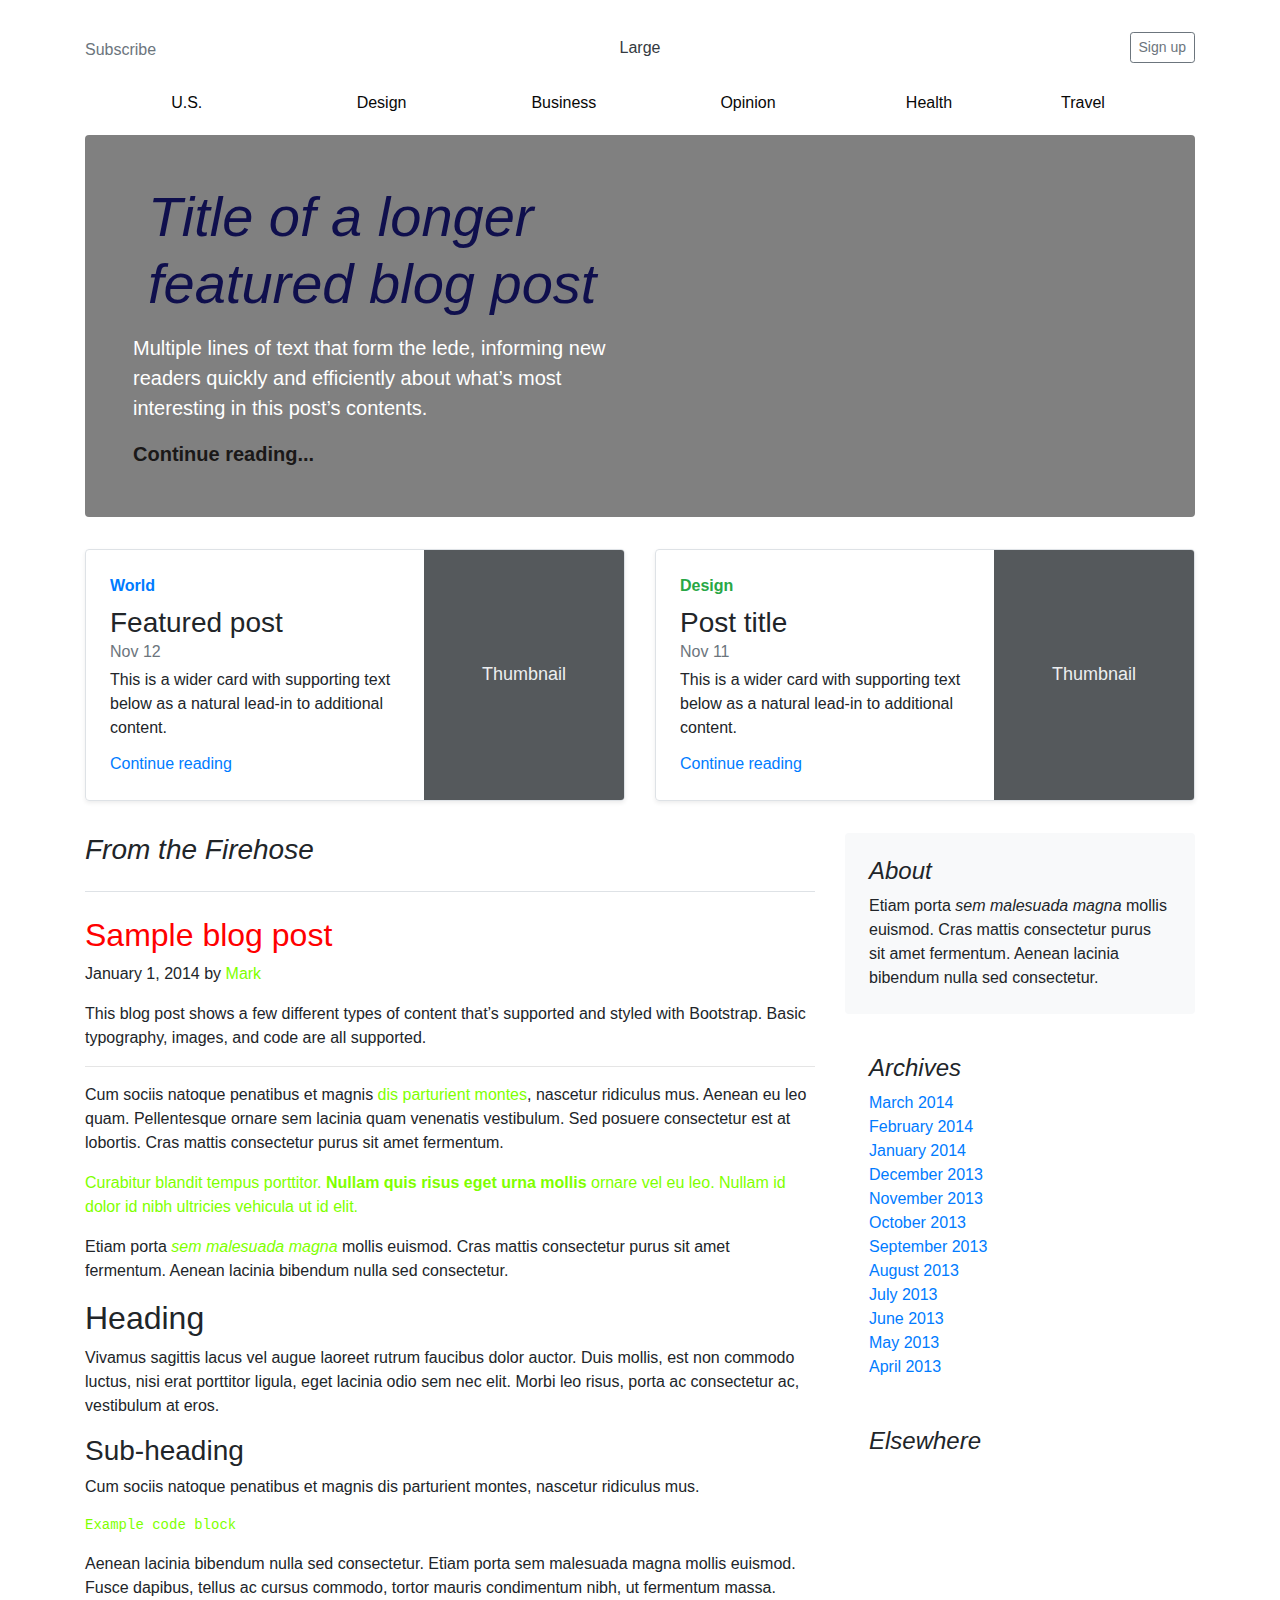
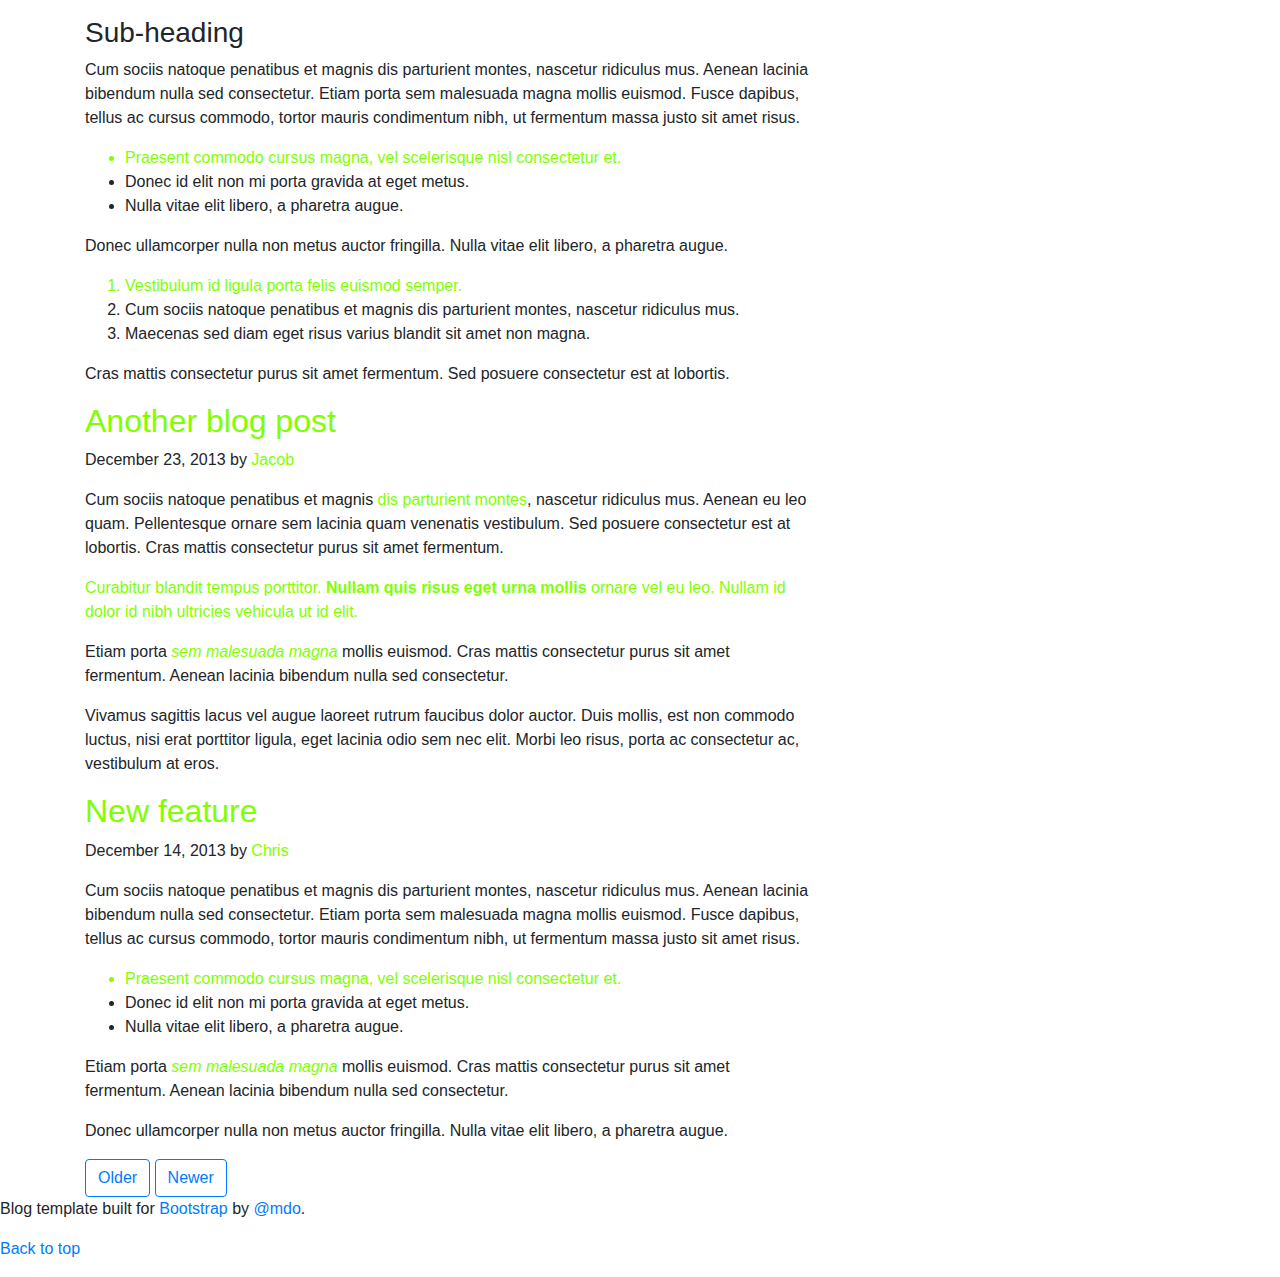
==== commit 06a5bf54: "styling" ====
--- a/index.html
+++ b/index.html
@@ -29,9 +29,6 @@
     -->
 
   <head>
-    
-      
-   
     <meta charset="utf-8" />
     <meta
       name="viewport"
@@ -58,7 +55,7 @@
       crossorigin="anonymous"
     />
 
-    <link rel="stylesheet" href="style.css">
+    <link rel="stylesheet" href="style.css" />
     <link
       href="https://fonts.googleapis.com/css?family=Playfair+Display:700,900"
       rel="stylesheet"
@@ -75,7 +72,7 @@
           <div class="col-4 text-center">
             <a class="blog-header-logo text-dark" href="#">Large</a>
           </div>
-          <div  class="col-4 d-flex justify-content-end align-items-center">
+          <div class="col-4 d-flex justify-content-end align-items-center">
             <a class="text-muted" href="#">
               <svg
                 id="removeSearchIcon"
@@ -90,7 +87,8 @@
                 class="mx-3"
                 role="img"
                 viewBox="0 0 24 24"
-                focusable="false"main
+                focusable="false"
+                main
               >
                 <title>Search</title>
                 <circle cx="10.5" cy="10.5" r="7.5" />
@@ -104,24 +102,24 @@
 
       <div class="nav-scroller py-1 mb-2">
         <nav class="nav d-flex justify-content-between color-change">
-          <a class="p-2 " href="#">World</a>
-          <a class="p-2 " href="#">U.S.</a>
-          <a class="p-2 " href="#">Technology</a>
+          <a class="p-2" href="#">World</a>
+          <a class="p-2" href="#">U.S.</a>
+          <a class="p-2" href="#">Technology</a>
           <a class="p-2" href="#">Design</a>
-          <a class="p-2 " href="#">Culture</a>
-          <a class="p-2 " href="#">Business</a>
-          <a class="p-2 " href="#">Politics</a>
-          <a class="p-2 " href="#">Opinion</a>
-          <a class="p-2 " href="#">Science</a>
-          <a class="p-2 " href="#">Health</a>
-          <a class="p-2 " href="#">Style</a>
-          <a class="p-2 " href="#">Travel</a>
+          <a class="p-2" href="#">Culture</a>
+          <a class="p-2" href="#">Business</a>
+          <a class="p-2" href="#">Politics</a>
+          <a class="p-2" href="#">Opinion</a>
+          <a class="p-2" href="#">Science</a>
+          <a class="p-2" href="#">Health</a>
+          <a class="p-2" href="#">Style</a>
+          <a class="p-2" href="#">Travel</a>
         </nav>
       </div>
 
-      <div class="jumbotron p-4 p-md-5 text-white rounded ">
+      <div class="jumbotron p-4 p-md-5 text-white rounded">
         <div class="col-md-6 px-0">
-          <h1 class="display-4 font-italic  "id="change-column">
+          <h1 class="display-4 font-italic" id="change-column">
             Title of a longer featured blog post
           </h1>
           <p class="lead my-3">
@@ -211,7 +209,9 @@
           <h3 class="pb-4 mb-4 font-italic border-bottom">From the Firehose</h3>
 
           <div class="blog-post">
-            <h2 class="blog-post-title">Sample blog post</h2>
+            <h2 class="blog-post-title" style="color: black">
+              Sample blog post
+            </h2>
             <p class="blog-post-meta">
               January 1, 2014 by <a href="#">Mark</a>
             </p>
@@ -364,10 +364,15 @@
           <!-- /.blog-post -->
 
           <nav class="blog-pagination">
-            <a onclick="removePrevioulyAddedPost()" class="btn btn-outline-primary" href="#">Older</a>
+            <a
+              onclick="removePrevioulyAddedPost()"
+              class="btn btn-outline-primary"
+              href="#"
+              >Older</a
+            >
             <a
               onclick="addNewBlogPost()"
-              class="btn btn-outline-primary "
+              class="btn btn-outline-primary"
               href="#"
               tabindex="-1"
               aria-disabled="true"
@@ -430,8 +435,6 @@
         <a href="#">Back to top</a>
       </p>
     </footer>
-   
-    
 
     <script src="index.js"></script>
   </body>
--- a/style.css
+++ b/style.css
@@ -1,40 +1,32 @@
-
-.display-4{
-    color: rgb(15, 15, 77);
+.display-4 {
+  color: rgb(15, 15, 77);
 }
 .nav > a {
-    background-color: rgb(165, 42, 165);
 }
 .jumbotron p a {
-    color: rgb(255, 51, 0)!important;
-    
+  color: rgb(26, 24, 24) !important;
 }
-.blog-post :nth-child(1){
-    color: chartreuse;
+.blog-post :nth-child(1) {
+  color: chartreuse;
 }
-.nav >a:nth-child(even){
-    color: rgb(8, 8, 8);
-    
+.nav > a:nth-child(even) {
+  color: rgb(8, 8, 8);
 }
-.color-change > a{
-    color: white;
+.color-change > a {
+  color: white;
 }
 
+.bd-placeholder-img {
+  font-size: 1.125rem;
+  text-anchor: middle;
+  -webkit-user-select: none;
+  -moz-user-select: none;
+  -ms-user-select: none;
+  user-select: none;
+}
 
-
-
-
-.bd-placeholder-img {
-    font-size: 1.125rem;
-    text-anchor: middle;
-    -webkit-user-select: none;
-    -moz-user-select: none;
-    -ms-user-select: none;
-    user-select: none;
+@media (min-width: 768px) {
+  .bd-placeholder-img-lg {
+    font-size: 3.5rem;
   }
-
-  @media (min-width: 768px) {
-    .bd-placeholder-img-lg {
-      font-size: 3.5rem;
-    }
-  }+}
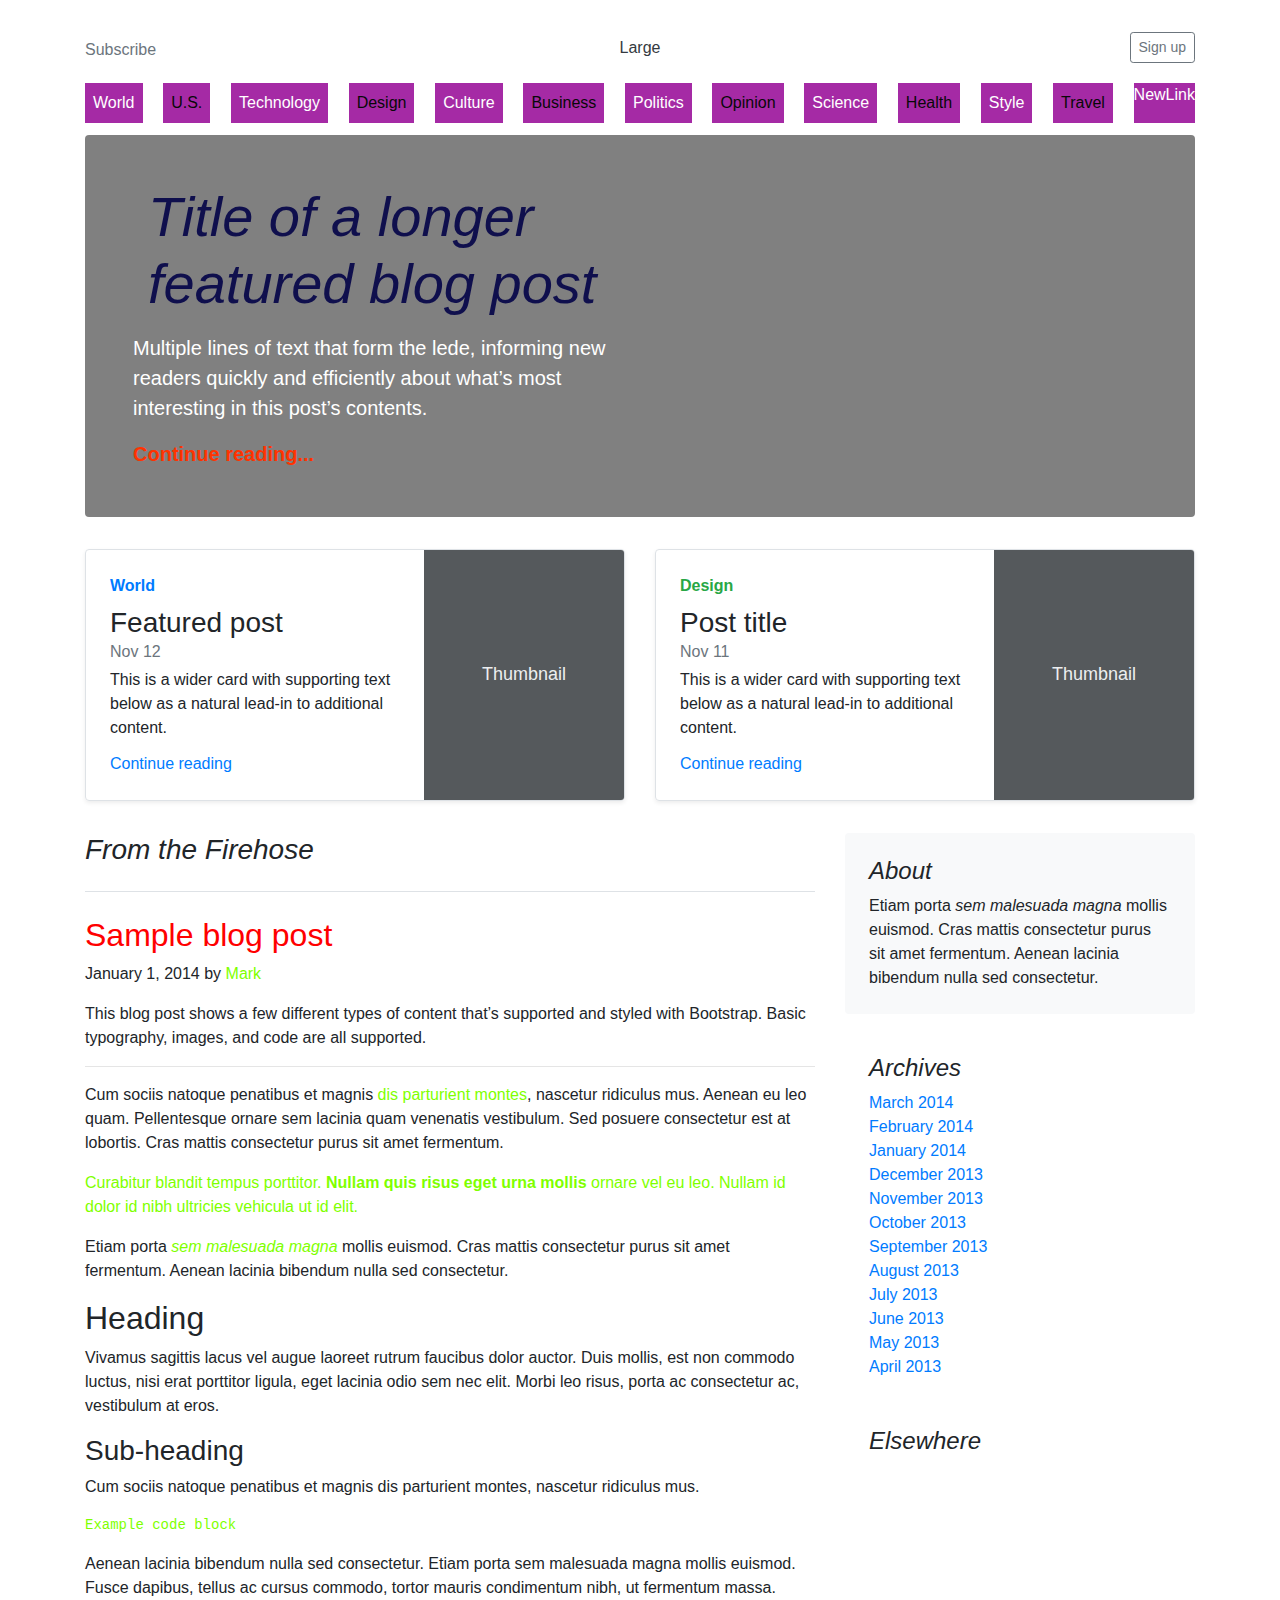
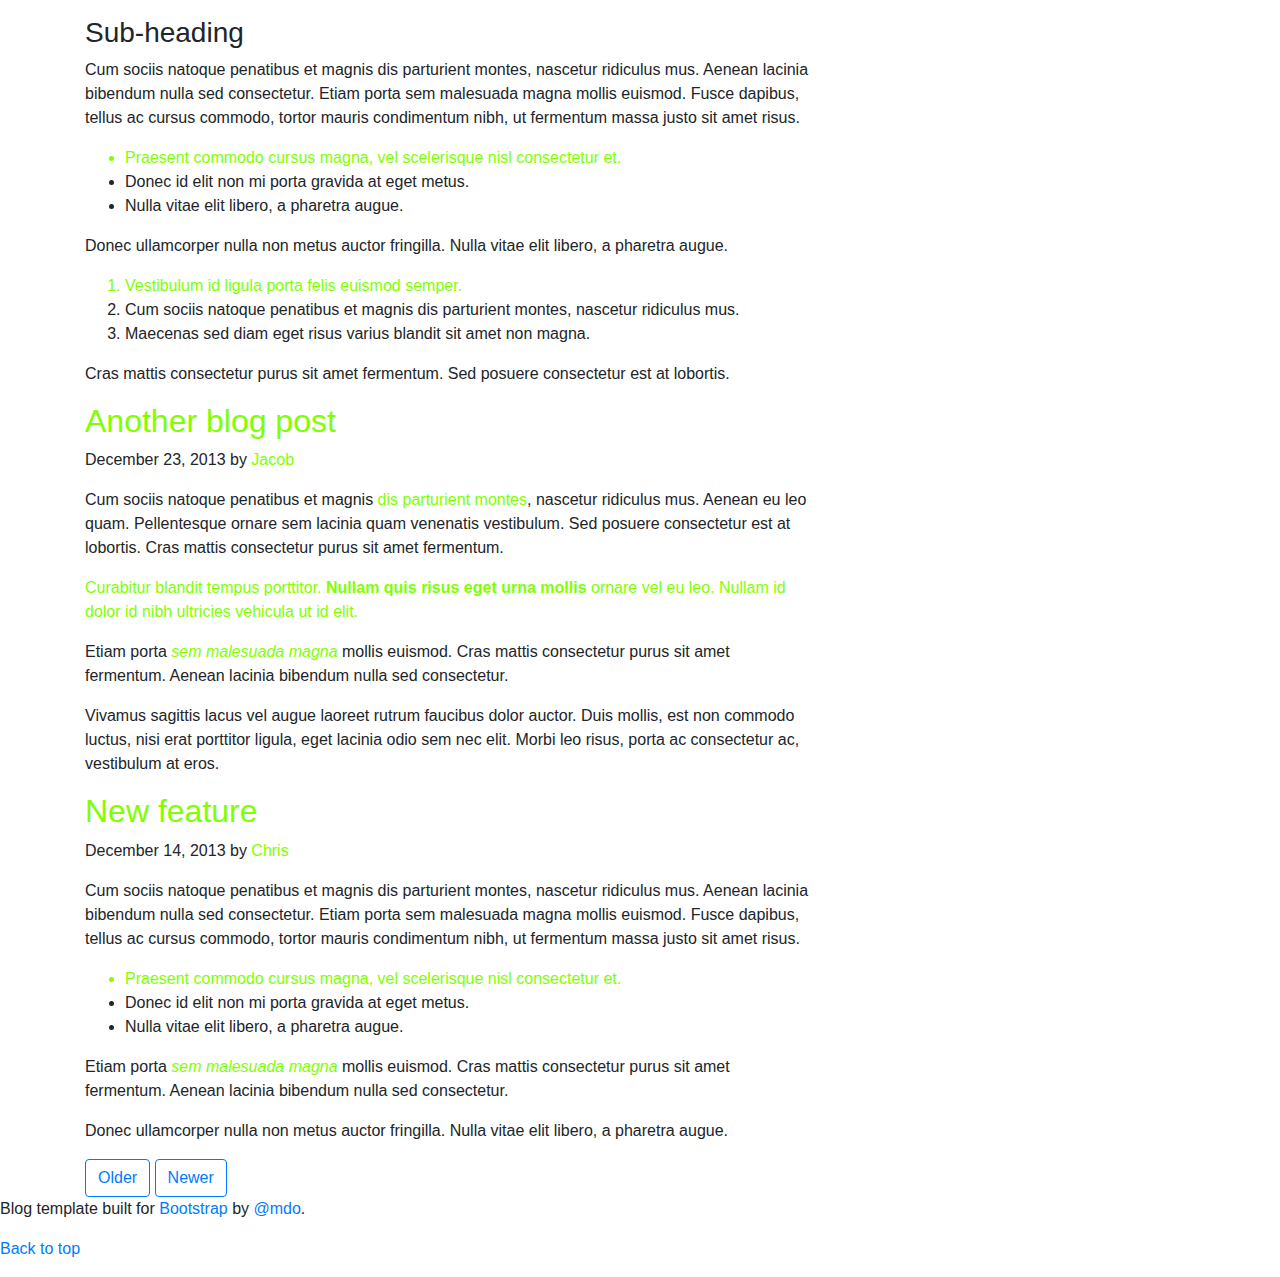
==== commit 5a8d25e4: "update" ====
--- a/index.html
+++ b/index.html
@@ -209,9 +209,7 @@
           <h3 class="pb-4 mb-4 font-italic border-bottom">From the Firehose</h3>
 
           <div class="blog-post">
-            <h2 class="blog-post-title" style="color: black">
-              Sample blog post
-            </h2>
+            <h2 class="blog-post-title">Sample blog post</h2>
             <p class="blog-post-meta">
               January 1, 2014 by <a href="#">Mark</a>
             </p>
--- a/style.css
+++ b/style.css
@@ -2,9 +2,10 @@
   color: rgb(15, 15, 77);
 }
 .nav > a {
+  background-color: rgb(165, 42, 165);
 }
 .jumbotron p a {
-  color: rgb(26, 24, 24) !important;
+  color: rgb(255, 51, 0) !important;
 }
 .blog-post :nth-child(1) {
   color: chartreuse;
